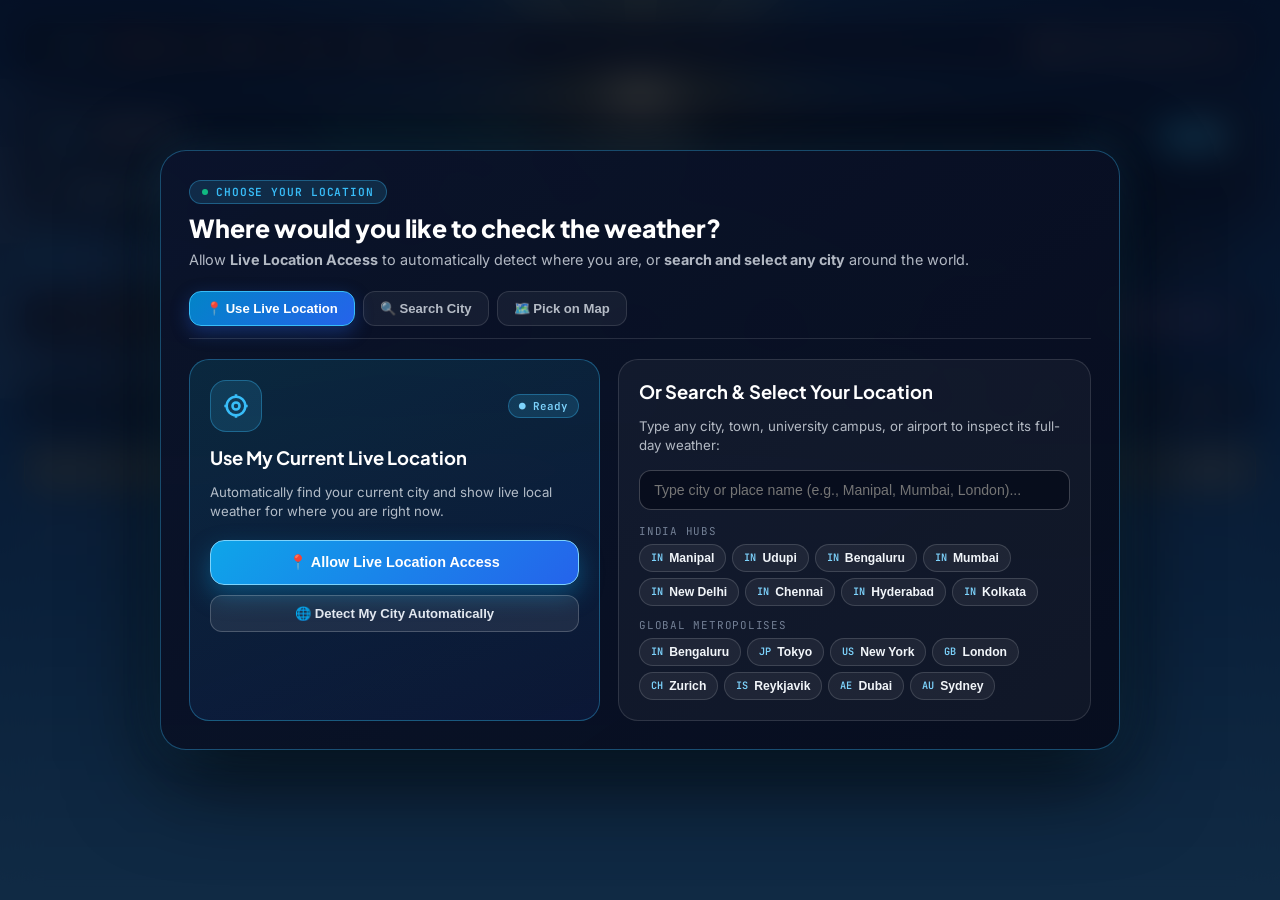
==== index.html @ 742c1333 "Add standalone index.html and 24/7 public live links in README" ====
<!DOCTYPE html>
<html lang="en">
  <head>
    <meta charset="utf-8" />
    <link rel="icon" href="./public/favicon.ico" />
    <meta name="viewport" content="width=device-width, initial-scale=1" />
    <meta name="theme-color" content="#070b19" />
    <title>AETHER — Live Weather & Daily Forecast</title>
    <link rel="preconnect" href="https://fonts.googleapis.com" />
    <link rel="preconnect" href="https://fonts.gstatic.com" crossorigin />
    <link
      href="https://fonts.googleapis.com/css2?family=Inter:wght@300;400;500;600;700&family=JetBrains+Mono:wght@400;500;600&family=Plus+Jakarta+Sans:wght@500;600;700;800&display=swap"
      rel="stylesheet"
    />
    <link rel="stylesheet" href="./public/vendor/leaflet.css" />
    <script src="./public/vendor/leaflet.js"></script>
    <link rel="stylesheet" href="./src/index.css" />
    <link rel="stylesheet" href="./src/App.css" />
    <script src="./public/vendor/react.production.min.js"></script>
    <script src="./public/vendor/react-dom.production.min.js"></script>
    <script src="./public/vendor/babel.min.js"></script>
  </head>
  <body>
    <div id="root"></div>
    <script>
      (async function bootAether() {
        const files = [
          "/src/services/dsaEngine.js",
          "/src/microservices/gatewayClient.js",
          "/src/services/weatherService.js",
          "/src/services/soundEngine.js",
          "/src/components/weather/WeatherIcons.jsx",
          "/src/components/weather/WeatherCanvas.jsx",
          "/src/components/search/index.jsx",
          "/src/components/weather/HourlyForecast.jsx",
          "/src/components/weather/DailyForecast.jsx",
          "/src/components/weather/MetricsGrid.jsx",
          "/src/components/weather/WeatherMap.jsx",
          "/src/components/weather/AtmosphericPhysicsLab.jsx",
          "/src/components/weather/SmartAdvisor.jsx",
          "/src/components/weather/WholeDayExplorer.jsx",
          "/src/components/weather/LocationGateModal.jsx",
          "/src/components/weather/index.jsx",
          "/src/App.js"
        ];

        window.React.default = window.React;
        window.React.__esModule = true;
        const registry = {
          react: window.React,
          "react-dom/client": window.ReactDOM
        };

        const resolvePath = (fromFile, rel) => {
          if (rel === "react") return "react";
          if (rel.endsWith(".css")) return "css-noop";
          const baseParts = fromFile.split("/").slice(0, -1);
          const relParts = rel.split("/");
          for (const p of relParts) {
            if (p === "." || p === "") continue;
            if (p === "..") baseParts.pop();
            else baseParts.push(p);
          }
          const candidate = baseParts.join("/");
          const candidates = [
            candidate,
            candidate + ".js",
            candidate + ".jsx",
            candidate + "/index.jsx",
            candidate + "/index.js"
          ];
          for (const c of candidates) {
            if (sources[c] !== undefined) return c;
          }
          return candidate;
        };

        const sources = {};
        await Promise.all(
          files.map(async (f) => {
            const res = await fetch("." + f);
            sources[f] = await res.text();
          })
        );

        const evaluateModule = (filePath) => {
          if (filePath === "css-noop") return {};
          if (registry[filePath]) return registry[filePath];
          const code = sources[filePath];
          if (!code) throw new Error("Module not found: " + filePath);

          const compiled = Babel.transform(code, {
            presets: [["env", { modules: "commonjs" }], "react"],
            sourceType: "module",
            filename: filePath
          }).code;

          const module = { exports: {} };
          registry[filePath] = module.exports;

          const localRequire = (rel) => {
            const target = resolvePath(filePath, rel);
            return evaluateModule(target);
          };

          const fn = new Function("require", "module", "exports", "React", compiled);
          fn(localRequire, module, module.exports, window.React);
          registry[filePath] = module.exports;
          return module.exports;
        };

        try {
          const AppMod = evaluateModule("/src/App.js");
          const App = AppMod.default || AppMod;
          const root = window.ReactDOM.createRoot(document.getElementById("root"));
          root.render(window.React.createElement(App));
        } catch (err) {
          console.error("Boot error:", err);
          document.getElementById("root").innerHTML =
            "<pre style='color:#f87171;padding:24px;background:#0f172a;'>" +
            (err && err.stack ? err.stack : err) +
            "</pre>";
        }
      })();
    </script>
  </body>
</html>
---- public/vendor/leaflet.css ----
/* required styles */

.leaflet-pane,
.leaflet-tile,
.leaflet-marker-icon,
.leaflet-marker-shadow,
.leaflet-tile-container,
.leaflet-pane > svg,
.leaflet-pane > canvas,
.leaflet-zoom-box,
.leaflet-image-layer,
.leaflet-layer {
	position: absolute;
	left: 0;
	top: 0;
	}
.leaflet-container {
	overflow: hidden;
	}
.leaflet-tile,
.leaflet-marker-icon,
.leaflet-marker-shadow {
	-webkit-user-select: none;
	   -moz-user-select: none;
	        user-select: none;
	  -webkit-user-drag: none;
	}
/* Prevents IE11 from highlighting tiles in blue */
.leaflet-tile::selection {
	background: transparent;
}
/* Safari renders non-retina tile on retina better with this, but Chrome is worse */
.leaflet-safari .leaflet-tile {
	image-rendering: -webkit-optimize-contrast;
	}
/* hack that prevents hw layers "stretching" when loading new tiles */
.leaflet-safari .leaflet-tile-container {
	width: 1600px;
	height: 1600px;
	-webkit-transform-origin: 0 0;
	}
.leaflet-marker-icon,
.leaflet-marker-shadow {
	display: block;
	}
/* .leaflet-container svg: reset svg max-width decleration shipped in Joomla! (joomla.org) 3.x */
/* .leaflet-container img: map is broken in FF if you have max-width: 100% on tiles */
.leaflet-container .leaflet-overlay-pane svg {
	max-width: none !important;
	max-height: none !important;
	}
.leaflet-container .leaflet-marker-pane img,
.leaflet-container .leaflet-shadow-pane img,
.leaflet-container .leaflet-tile-pane img,
.leaflet-container img.leaflet-image-layer,
.leaflet-container .leaflet-tile {
	max-width: none !important;
	max-height: none !important;
	width: auto;
	padding: 0;
	}

.leaflet-container img.leaflet-tile {
	/* See: https://bugs.chromium.org/p/chromium/issues/detail?id=600120 */
	mix-blend-mode: plus-lighter;
}

.leaflet-container.leaflet-touch-zoom {
	-ms-touch-action: pan-x pan-y;
	touch-action: pan-x pan-y;
	}
.leaflet-container.leaflet-touch-drag {
	-ms-touch-action: pinch-zoom;
	/* Fallback for FF which doesn't support pinch-zoom */
	touch-action: none;
	touch-action: pinch-zoom;
}
.leaflet-container.leaflet-touch-drag.leaflet-touch-zoom {
	-ms-touch-action: none;
	touch-action: none;
}
.leaflet-container {
	-webkit-tap-highlight-color: transparent;
}
.leaflet-container a {
	-webkit-tap-highlight-color: rgba(51, 181, 229, 0.4);
}
.leaflet-tile {
	filter: inherit;
	visibility: hidden;
	}
.leaflet-tile-loaded {
	visibility: inherit;
	}
.leaflet-zoom-box {
	width: 0;
	height: 0;
	-moz-box-sizing: border-box;
	     box-sizing: border-box;
	z-index: 800;
	}
/* workaround for https://bugzilla.mozilla.org/show_bug.cgi?id=888319 */
.leaflet-overlay-pane svg {
	-moz-user-select: none;
	}

.leaflet-pane         { z-index: 400; }

.leaflet-tile-pane    { z-index: 200; }
.leaflet-overlay-pane { z-index: 400; }
.leaflet-shadow-pane  { z-index: 500; }
.leaflet-marker-pane  { z-index: 600; }
.leaflet-tooltip-pane   { z-index: 650; }
.leaflet-popup-pane   { z-index: 700; }

.leaflet-map-pane canvas { z-index: 100; }
.leaflet-map-pane svg    { z-index: 200; }

.leaflet-vml-shape {
	width: 1px;
	height: 1px;
	}
.lvml {
	behavior: url(#default#VML);
	display: inline-block;
	position: absolute;
	}


/* control positioning */

.leaflet-control {
	position: relative;
	z-index: 800;
	pointer-events: visiblePainted; /* IE 9-10 doesn't have auto */
	pointer-events: auto;
	}
.leaflet-top,
.leaflet-bottom {
	position: absolute;
	z-index: 1000;
	pointer-events: none;
	}
.leaflet-top {
	top: 0;
	}
.leaflet-right {
	right: 0;
	}
.leaflet-bottom {
	bottom: 0;
	}
.leaflet-left {
	left: 0;
	}
.leaflet-control {
	float: left;
	clear: both;
	}
.leaflet-right .leaflet-control {
	float: right;
	}
.leaflet-top .leaflet-control {
	margin-top: 10px;
	}
.leaflet-bottom .leaflet-control {
	margin-bottom: 10px;
	}
.leaflet-left .leaflet-control {
	margin-left: 10px;
	}
.leaflet-right .leaflet-control {
	margin-right: 10px;
	}


/* zoom and fade animations */

.leaflet-fade-anim .leaflet-popup {
	opacity: 0;
	-webkit-transition: opacity 0.2s linear;
	   -moz-transition: opacity 0.2s linear;
	        transition: opacity 0.2s linear;
	}
.leaflet-fade-anim .leaflet-map-pane .leaflet-popup {
	opacity: 1;
	}
.leaflet-zoom-animated {
	-webkit-transform-origin: 0 0;
	    -ms-transform-origin: 0 0;
	        transform-origin: 0 0;
	}
svg.leaflet-zoom-animated {
	will-change: transform;
}

.leaflet-zoom-anim .leaflet-zoom-animated {
	-webkit-transition: -webkit-transform 0.25s cubic-bezier(0,0,0.25,1);
	   -moz-transition:    -moz-transform 0.25s cubic-bezier(0,0,0.25,1);
	        transition:         transform 0.25s cubic-bezier(0,0,0.25,1);
	}
.leaflet-zoom-anim .leaflet-tile,
.leaflet-pan-anim .leaflet-tile {
	-webkit-transition: none;
	   -moz-transition: none;
	        transition: none;
	}

.leaflet-zoom-anim .leaflet-zoom-hide {
	visibility: hidden;
	}


/* cursors */

.leaflet-interactive {
	cursor: pointer;
	}
.leaflet-grab {
	cursor: -webkit-grab;
	cursor:    -moz-grab;
	cursor:         grab;
	}
.leaflet-crosshair,
.leaflet-crosshair .leaflet-interactive {
	cursor: crosshair;
	}
.leaflet-popup-pane,
.leaflet-control {
	cursor: auto;
	}
.leaflet-dragging .leaflet-grab,
.leaflet-dragging .leaflet-grab .leaflet-interactive,
.leaflet-dragging .leaflet-marker-draggable {
	cursor: move;
	cursor: -webkit-grabbing;
	cursor:    -moz-grabbing;
	cursor:         grabbing;
	}

/* marker & overlays interactivity */
.leaflet-marker-icon,
.leaflet-marker-shadow,
.leaflet-image-layer,
.leaflet-pane > svg path,
.leaflet-tile-container {
	pointer-events: none;
	}

.leaflet-marker-icon.leaflet-interactive,
.leaflet-image-layer.leaflet-interactive,
.leaflet-pane > svg path.leaflet-interactive,
svg.leaflet-image-layer.leaflet-interactive path {
	pointer-events: visiblePainted; /* IE 9-10 doesn't have auto */
	pointer-events: auto;
	}

/* visual tweaks */

.leaflet-container {
	background: #ddd;
	outline-offset: 1px;
	}
.leaflet-container a {
	color: #0078A8;
	}
.leaflet-zoom-box {
	border: 2px dotted #38f;
	background: rgba(255,255,255,0.5);
	}


/* general typography */
.leaflet-container {
	font-family: "Helvetica Neue", Arial, Helvetica, sans-serif;
	font-size: 12px;
	font-size: 0.75rem;
	line-height: 1.5;
	}


/* general toolbar styles */

.leaflet-bar {
	box-shadow: 0 1px 5px rgba(0,0,0,0.65);
	border-radius: 4px;
	}
.leaflet-bar a {
	background-color: #fff;
	border-bottom: 1px solid #ccc;
	width: 26px;
	height: 26px;
	line-height: 26px;
	display: block;
	text-align: center;
	text-decoration: none;
	color: black;
	}
.leaflet-bar a,
.leaflet-control-layers-toggle {
	background-position: 50% 50%;
	background-repeat: no-repeat;
	display: block;
	}
.leaflet-bar a:hover,
.leaflet-bar a:focus {
	background-color: #f4f4f4;
	}
.leaflet-bar a:first-child {
	border-top-left-radius: 4px;
	border-top-right-radius: 4px;
	}
.leaflet-bar a:last-child {
	border-bottom-left-radius: 4px;
	border-bottom-right-radius: 4px;
	border-bottom: none;
	}
.leaflet-bar a.leaflet-disabled {
	cursor: default;
	background-color: #f4f4f4;
	color: #bbb;
	}

.leaflet-touch .leaflet-bar a {
	width: 30px;
	height: 30px;
	line-height: 30px;
	}
.leaflet-touch .leaflet-bar a:first-child {
	border-top-left-radius: 2px;
	border-top-right-radius: 2px;
	}
.leaflet-touch .leaflet-bar a:last-child {
	border-bottom-left-radius: 2px;
	border-bottom-right-radius: 2px;
	}

/* zoom control */

.leaflet-control-zoom-in,
.leaflet-control-zoom-out {
	font: bold 18px 'Lucida Console', Monaco, monospace;
	text-indent: 1px;
	}

.leaflet-touch .leaflet-control-zoom-in, .leaflet-touch .leaflet-control-zoom-out  {
	font-size: 22px;
	}


/* layers control */

.leaflet-control-layers {
	box-shadow: 0 1px 5px rgba(0,0,0,0.4);
	background: #fff;
	border-radius: 5px;
	}
.leaflet-control-layers-toggle {
	background-image: url(images/layers.png);
	width: 36px;
	height: 36px;
	}
.leaflet-retina .leaflet-control-layers-toggle {
	background-image: url(images/layers-2x.png);
	background-size: 26px 26px;
	}
.leaflet-touch .leaflet-control-layers-toggle {
	width: 44px;
	height: 44px;
	}
.leaflet-control-layers .leaflet-control-layers-list,
.leaflet-control-layers-expanded .leaflet-control-layers-toggle {
	display: none;
	}
.leaflet-control-layers-expanded .leaflet-control-layers-list {
	display: block;
	position: relative;
	}
.leaflet-control-layers-expanded {
	padding: 6px 10px 6px 6px;
	color: #333;
	background: #fff;
	}
.leaflet-control-layers-scrollbar {
	overflow-y: scroll;
	overflow-x: hidden;
	padding-right: 5px;
	}
.leaflet-control-layers-selector {
	margin-top: 2px;
	position: relative;
	top: 1px;
	}
.leaflet-control-layers label {
	display: block;
	font-size: 13px;
	font-size: 1.08333em;
	}
.leaflet-control-layers-separator {
	height: 0;
	border-top: 1px solid #ddd;
	margin: 5px -10px 5px -6px;
	}

/* Default icon URLs */
.leaflet-default-icon-path { /* used only in path-guessing heuristic, see L.Icon.Default */
	background-image: url(images/marker-icon.png);
	}


/* attribution and scale controls */

.leaflet-container .leaflet-control-attribution {
	background: #fff;
	background: rgba(255, 255, 255, 0.8);
	margin: 0;
	}
.leaflet-control-attribution,
.leaflet-control-scale-line {
	padding: 0 5px;
	color: #333;
	line-height: 1.4;
	}
.leaflet-control-attribution a {
	text-decoration: none;
	}
.leaflet-control-attribution a:hover,
.leaflet-control-attribution a:focus {
	text-decoration: underline;
	}
.leaflet-attribution-flag {
	display: inline !important;
	vertical-align: baseline !important;
	width: 1em;
	height: 0.6669em;
	}
.leaflet-left .leaflet-control-scale {
	margin-left: 5px;
	}
.leaflet-bottom .leaflet-control-scale {
	margin-bottom: 5px;
	}
.leaflet-control-scale-line {
	border: 2px solid #777;
	border-top: none;
	line-height: 1.1;
	padding: 2px 5px 1px;
	white-space: nowrap;
	-moz-box-sizing: border-box;
	     box-sizing: border-box;
	background: rgba(255, 255, 255, 0.8);
	text-shadow: 1px 1px #fff;
	}
.leaflet-control-scale-line:not(:first-child) {
	border-top: 2px solid #777;
	border-bottom: none;
	margin-top: -2px;
	}
.leaflet-control-scale-line:not(:first-child):not(:last-child) {
	border-bottom: 2px solid #777;
	}

.leaflet-touch .leaflet-control-attribution,
.leaflet-touch .leaflet-control-layers,
.leaflet-touch .leaflet-bar {
	box-shadow: none;
	}
.leaflet-touch .leaflet-control-layers,
.leaflet-touch .leaflet-bar {
	border: 2px solid rgba(0,0,0,0.2);
	background-clip: padding-box;
	}


/* popup */

.leaflet-popup {
	position: absolute;
	text-align: center;
	margin-bottom: 20px;
	}
.leaflet-popup-content-wrapper {
	padding: 1px;
	text-align: left;
	border-radius: 12px;
	}
.leaflet-popup-content {
	margin: 13px 24px 13px 20px;
	line-height: 1.3;
	font-size: 13px;
	font-size: 1.08333em;
	min-height: 1px;
	}
.leaflet-popup-content p {
	margin: 17px 0;
	margin: 1.3em 0;
	}
.leaflet-popup-tip-container {
	width: 40px;
	height: 20px;
	position: absolute;
	left: 50%;
	margin-top: -1px;
	margin-left: -20px;
	overflow: hidden;
	pointer-events: none;
	}
.leaflet-popup-tip {
	width: 17px;
	height: 17px;
	padding: 1px;

	margin: -10px auto 0;
	pointer-events: auto;

	-webkit-transform: rotate(45deg);
	   -moz-transform: rotate(45deg);
	    -ms-transform: rotate(45deg);
	        transform: rotate(45deg);
	}
.leaflet-popup-content-wrapper,
.leaflet-popup-tip {
	background: white;
	color: #333;
	box-shadow: 0 3px 14px rgba(0,0,0,0.4);
	}
.leaflet-container a.leaflet-popup-close-button {
	position: absolute;
	top: 0;
	right: 0;
	border: none;
	text-align: center;
	width: 24px;
	height: 24px;
	font: 16px/24px Tahoma, Verdana, sans-serif;
	color: #757575;
	text-decoration: none;
	background: transparent;
	}
.leaflet-container a.leaflet-popup-close-button:hover,
.leaflet-container a.leaflet-popup-close-button:focus {
	color: #585858;
	}
.leaflet-popup-scrolled {
	overflow: auto;
	}

.leaflet-oldie .leaflet-popup-content-wrapper {
	-ms-zoom: 1;
	}
.leaflet-oldie .leaflet-popup-tip {
	width: 24px;
	margin: 0 auto;

	-ms-filter: "progid:DXImageTransform.Microsoft.Matrix(M11=0.70710678, M12=0.70710678, M21=-0.70710678, M22=0.70710678)";
	filter: progid:DXImageTransform.Microsoft.Matrix(M11=0.70710678, M12=0.70710678, M21=-0.70710678, M22=0.70710678);
	}

.leaflet-oldie .leaflet-control-zoom,
.leaflet-oldie .leaflet-control-layers,
.leaflet-oldie .leaflet-popup-content-wrapper,
.leaflet-oldie .leaflet-popup-tip {
	border: 1px solid #999;
	}


/* div icon */

.leaflet-div-icon {
	background: #fff;
	border: 1px solid #666;
	}


/* Tooltip */
/* Base styles for the element that has a tooltip */
.leaflet-tooltip {
	position: absolute;
	padding: 6px;
	background-color: #fff;
	border: 1px solid #fff;
	border-radius: 3px;
	color: #222;
	white-space: nowrap;
	-webkit-user-select: none;
	-moz-user-select: none;
	-ms-user-select: none;
	user-select: none;
	pointer-events: none;
	box-shadow: 0 1px 3px rgba(0,0,0,0.4);
	}
.leaflet-tooltip.leaflet-interactive {
	cursor: pointer;
	pointer-events: auto;
	}
.leaflet-tooltip-top:before,
.leaflet-tooltip-bottom:before,
.leaflet-tooltip-left:before,
.leaflet-tooltip-right:before {
	position: absolute;
	pointer-events: none;
	border: 6px solid transparent;
	background: transparent;
	content: "";
	}

/* Directions */

.leaflet-tooltip-bottom {
	margin-top: 6px;
}
.leaflet-tooltip-top {
	margin-top: -6px;
}
.leaflet-tooltip-bottom:before,
.leaflet-tooltip-top:before {
	left: 50%;
	margin-left: -6px;
	}
.leaflet-tooltip-top:before {
	bottom: 0;
	margin-bottom: -12px;
	border-top-color: #fff;
	}
.leaflet-tooltip-bottom:before {
	top: 0;
	margin-top: -12px;
	margin-left: -6px;
	border-bottom-color: #fff;
	}
.leaflet-tooltip-left {
	margin-left: -6px;
}
.leaflet-tooltip-right {
	margin-left: 6px;
}
.leaflet-tooltip-left:before,
.leaflet-tooltip-right:before {
	top: 50%;
	margin-top: -6px;
	}
.leaflet-tooltip-left:before {
	right: 0;
	margin-right: -12px;
	border-left-color: #fff;
	}
.leaflet-tooltip-right:before {
	left: 0;
	margin-left: -12px;
	border-right-color: #fff;
	}

/* Printing */

@media print {
	/* Prevent printers from removing background-images of controls. */
	.leaflet-control {
		-webkit-print-color-adjust: exact;
		print-color-adjust: exact;
		}
	}
---- src/index.css ----
body {
  margin: 0;
  font-family: -apple-system, BlinkMacSystemFont, 'Segoe UI', 'Roboto', 'Oxygen',
    'Ubuntu', 'Cantarell', 'Fira Sans', 'Droid Sans', 'Helvetica Neue',
    sans-serif;
  -webkit-font-smoothing: antialiased;
  -moz-osx-font-smoothing: grayscale;
}

code {
  font-family: source-code-pro, Menlo, Monaco, Consolas, 'Courier New',
    monospace;
}
---- src/App.css ----
/* ============================================================================
   AETHER — GLOBAL ATMOSPHERIC & METEOROLOGICAL INTELLIGENCE PLATFORM
   Design System: Dynamic Sky Themes • Frosted Glassmorphism • Precision Telemetry
   ============================================================================ */

:root {
  --font-display: "Plus Jakarta Sans", -apple-system, BlinkMacSystemFont, sans-serif;
  --font-sans: "Inter", -apple-system, BlinkMacSystemFont, sans-serif;
  --font-mono: "JetBrains Mono", monospace;

  --glass-bg: rgba(15, 23, 42, 0.52);
  --glass-bg-hover: rgba(15, 23, 42, 0.68);
  --glass-border: rgba(255, 255, 255, 0.14);
  --glass-border-strong: rgba(255, 255, 255, 0.26);
  --glass-shadow: 0 20px 50px rgba(2, 6, 23, 0.42), inset 0 1px 0 rgba(255, 255, 255, 0.14);

  --text-primary: #f8fafc;
  --text-secondary: rgba(226, 232, 240, 0.78);
  --text-muted: rgba(148, 163, 184, 0.75);

  --accent-sky: #38bdf8;
  --accent-indigo: #818cf8;
  --accent-amber: #fbbf24;
  --accent-emerald: #10b981;
  --accent-rose: #f43f5e;
}

* {
  box-sizing: border-box;
}

body {
  margin: 0;
  padding: 0;
  font-family: var(--font-sans);
  color: var(--text-primary);
  background: #060b19;
  -webkit-font-smoothing: antialiased;
  overflow-x: hidden;
}

.App {
  width: 100%;
  min-height: 100vh;
  margin: 0;
  padding: 0;
  background: transparent;
  text-align: left;
}

/* ============================================================================
   DYNAMIC SKY THEME BACKGROUNDS
   ============================================================================ */
.aether-shell {
  position: relative;
  min-height: 100vh;
  width: 100%;
  padding: 22px 24px 48px;
  transition: background 1.1s cubic-bezier(0.22, 1, 0.36, 1);
  overflow-x: hidden;
}

.aether-shell.theme-clear-day {
  background: radial-gradient(circle at 80% 12%, rgba(56, 189, 248, 0.35) 0%, transparent 45%),
    linear-gradient(160deg, #0a2342 0%, #134074 48%, #1d5d9b 100%);
}

.aether-shell.theme-golden-hour {
  background: radial-gradient(circle at 82% 24%, rgba(251, 146, 60, 0.42) 0%, transparent 50%),
    linear-gradient(165deg, #161032 0%, #3b1d4a 45%, #8a3a4b 82%, #c2644f 100%);
}

.aether-shell.theme-clear-night {
  background: radial-gradient(circle at 75% 15%, rgba(99, 102, 241, 0.18) 0%, transparent 45%),
    linear-gradient(165deg, #030612 0%, #091026 52%, #111c3d 100%);
}

.aether-shell.theme-cloudy,
.aether-shell.theme-fog {
  background: radial-gradient(circle at 60% 10%, rgba(148, 163, 184, 0.2) 0%, transparent 50%),
    linear-gradient(165deg, #111a24 0%, #1e2d3d 52%, #32465a 100%);
}

.aether-shell.theme-rain {
  background: radial-gradient(circle at 30% 10%, rgba(14, 165, 233, 0.18) 0%, transparent 50%),
    linear-gradient(165deg, #07111c 0%, #0f2132 52%, #18344a 100%);
}

.aether-shell.theme-storm {
  background: radial-gradient(circle at 50% 12%, rgba(139, 92, 246, 0.22) 0%, transparent 50%),
    linear-gradient(165deg, #060611 0%, #141126 50%, #231e3d 100%);
}

.aether-shell.theme-snow {
  background: radial-gradient(circle at 70% 15%, rgba(186, 230, 253, 0.25) 0%, transparent 50%),
    linear-gradient(165deg, #0f1b33 0%, #1e3354 52%, #35527a 100%);
}

.aether-sky-canvas {
  position: fixed;
  inset: 0;
  width: 100vw;
  height: 100vh;
  pointer-events: none;
  z-index: 0;
}

.aether-container {
  position: relative;
  z-index: 2;
  max-width: 1380px;
  margin: 0 auto;
  display: flex;
  flex-direction: column;
  gap: 18px;
}

/* ============================================================================
   FROSTED GLASS CARD SYSTEM
   ============================================================================ */
.aether-card {
  background: var(--glass-bg);
  backdrop-filter: blur(22px) saturate(165%);
  -webkit-backdrop-filter: blur(22px) saturate(165%);
  border: 1px solid var(--glass-border);
  border-radius: 24px;
  padding: 22px 24px;
  box-shadow: var(--glass-shadow);
  transition: transform 0.24s ease, border-color 0.24s ease;
}

.aether-card:hover {
  border-color: rgba(255, 255, 255, 0.22);
}

.aether-card-header {
  display: flex;
  align-items: center;
  justify-content: space-between;
  gap: 16px;
  margin-bottom: 16px;
  flex-wrap: wrap;
}

.aether-card-header h3 {
  margin: 4px 0 0;
  font-family: var(--font-display);
  font-size: 1.15rem;
  font-weight: 700;
  letter-spacing: -0.01em;
  color: var(--text-primary);
}

.aether-section-tag {
  display: inline-flex;
  align-items: center;
  gap: 7px;
  font-family: var(--font-mono);
  font-size: 0.68rem;
  font-weight: 600;
  letter-spacing: 0.1em;
  color: var(--accent-sky);
  text-transform: uppercase;
}

.tag-dot {
  width: 6px;
  height: 6px;
  border-radius: 50%;
  background: var(--accent-sky);
  box-shadow: 0 0 8px var(--accent-sky);
}

.tag-dot.live-pulse {
  background: #10b981;
  box-shadow: 0 0 10px #10b981;
  animation: aetherPulse 1.8s infinite;
}

@keyframes aetherPulse {
  0%, 100% {
    opacity: 1;
    transform: scale(1);
  }
  50% {
    opacity: 0.45;
    transform: scale(1.25);
  }
}

/* ============================================================================
   TOP COMMAND HEADER & GLOBAL AUTOCOMPLETE SEARCH
   ============================================================================ */
.aether-topbar {
  display: flex;
  align-items: center;
  justify-content: space-between;
  gap: 16px;
  flex-wrap: wrap;
  background: rgba(15, 23, 42, 0.58);
  backdrop-filter: blur(24px);
  border: 1px solid var(--glass-border);
  border-radius: 22px;
  padding: 12px 18px;
  box-shadow: var(--glass-shadow);
}

.aether-brand {
  display: flex;
  align-items: center;
  gap: 12px;
}

.brand-emblem {
  width: 42px;
  height: 42px;
  border-radius: 13px;
  background: rgba(56, 189, 248, 0.12);
  border: 1px solid rgba(56, 189, 248, 0.3);
  display: flex;
  align-items: center;
  justify-content: center;
}

.brand-titles h1 {
  margin: 0;
  font-family: var(--font-display);
  font-size: 1.2rem;
  font-weight: 800;
  letter-spacing: 0.08em;
  background: linear-gradient(90deg, #ffffff, #7dd3fc);
  -webkit-background-clip: text;
  -webkit-text-fill-color: transparent;
}

.brand-titles span {
  display: block;
  font-family: var(--font-mono);
  font-size: 0.62rem;
  letter-spacing: 0.12em;
  color: var(--text-muted);
}

.telemetry-live-pill {
  display: inline-flex;
  align-items: center;
  gap: 6px;
  padding: 4px 10px;
  border-radius: 999px;
  background: rgba(16, 185, 129, 0.14);
  border: 1px solid rgba(16, 185, 129, 0.35);
  color: #34d399;
  font-family: var(--font-mono);
  font-size: 0.66rem;
  font-weight: 600;
}

.live-dot {
  width: 6px;
  height: 6px;
  border-radius: 50%;
  background: #10b981;
  animation: aetherPulse 1.8s infinite;
}

/* Search Bar */
.aether-search-wrapper {
  position: relative;
  flex: 1 1 380px;
  max-width: 540px;
}

.aether-search-bar {
  display: flex;
  align-items: center;
  gap: 8px;
  background: rgba(2, 6, 23, 0.55);
  border: 1px solid rgba(255, 255, 255, 0.16);
  border-radius: 14px;
  padding: 5px 7px 5px 12px;
  margin: 0;
  transition: border-color 0.2s ease, box-shadow 0.2s ease;
}

.aether-search-bar:focus-within {
  border-color: var(--accent-sky);
  box-shadow: 0 0 0 3px rgba(56, 189, 248, 0.2);
}

.aether-search-icon {
  color: var(--text-muted);
  display: flex;
  align-items: center;
}

.aether-search-bar input {
  flex: 1;
  background: transparent;
  border: none;
  color: var(--text-primary);
  font-size: 0.92rem;
  font-family: var(--font-sans);
  padding: 8px 4px;
  outline: none;
  height: auto;
  width: auto;
}

.aether-search-bar input::placeholder {
  color: rgba(148, 163, 184, 0.7);
}

.aether-clear-btn {
  background: transparent;
  border: none;
  color: var(--text-muted);
  font-size: 1.15rem;
  cursor: pointer;
  padding: 2px 6px;
}

.aether-gps-btn {
  display: inline-flex;
  align-items: center;
  gap: 5px;
  background: rgba(56, 189, 248, 0.14);
  border: 1px solid rgba(56, 189, 248, 0.3);
  color: #7dd3fc;
  padding: 7px 11px;
  border-radius: 10px;
  font-size: 0.78rem;
  font-weight: 600;
  cursor: pointer;
  transition: all 0.2s ease;
}

.aether-gps-btn:hover {
  background: rgba(56, 189, 248, 0.25);
}

.aether-search-submit {
  background: linear-gradient(135deg, #0284c7, #38bdf8);
  color: #ffffff;
  border: none;
  border-radius: 10px;
  padding: 8px 15px;
  font-size: 0.84rem;
  font-weight: 600;
  cursor: pointer;
  transition: filter 0.2s ease;
}

.aether-search-submit:hover {
  filter: brightness(1.1);
}

/* Autocomplete Dropdown */
.aether-search-dropdown {
  position: absolute;
  top: calc(100% + 8px);
  left: 0;
  right: 0;
  background: rgba(15, 23, 42, 0.95);
  backdrop-filter: blur(24px);
  border: 1px solid var(--glass-border-strong);
  border-radius: 16px;
  padding: 8px;
  box-shadow: 0 24px 48px rgba(2, 6, 23, 0.65);
  z-index: 100;
  max-height: 340px;
  overflow-y: auto;
}

.aether-dropdown-status {
  padding: 12px 14px;
  font-size: 0.85rem;
  color: var(--text-secondary);
  display: flex;
  align-items: center;
  gap: 8px;
}

.aether-suggestion-item {
  width: 100%;
  display: flex;
  align-items: center;
  justify-content: space-between;
  gap: 12px;
  padding: 10px 12px;
  background: transparent;
  border: none;
  border-radius: 11px;
  color: var(--text-primary);
  text-align: left;
  cursor: pointer;
  transition: background 0.15s ease;
}

.aether-suggestion-item:hover,
.aether-suggestion-item.is-active {
  background: rgba(56, 189, 248, 0.16);
}

.suggestion-main {
  display: flex;
  align-items: center;
  gap: 10px;
}

.suggestion-country-badge {
  font-family: var(--font-mono);
  font-size: 0.7rem;
  font-weight: 700;
  padding: 4px 7px;
  border-radius: 6px;
  background: rgba(255, 255, 255, 0.1);
  color: #7dd3fc;
}

.suggestion-text {
  display: flex;
  flex-direction: column;
}

.suggestion-city {
  font-weight: 600;
  font-size: 0.92rem;
}

.suggestion-region {
  font-size: 0.76rem;
  color: var(--text-muted);
}

.suggestion-meta {
  display: flex;
  flex-direction: column;
  align-items: flex-end;
  font-family: var(--font-mono);
  font-size: 0.7rem;
  color: var(--text-muted);
}

/* Header Controls */
.aether-header-controls {
  display: flex;
  align-items: center;
  gap: 8px;
  flex-wrap: wrap;
}

.aether-ctrl-btn,
.aether-sky-select {
  background: rgba(255, 255, 255, 0.08);
  border: 1px solid rgba(255, 255, 255, 0.14);
  color: var(--text-primary);
  padding: 7px 12px;
  border-radius: 11px;
  font-size: 0.78rem;
  font-weight: 600;
  font-family: var(--font-sans);
  cursor: pointer;
  transition: all 0.2s ease;
}

.aether-ctrl-btn:hover,
.aether-sky-select:hover {
  background: rgba(255, 255, 255, 0.15);
}

.aether-ctrl-btn.is-active {
  background: rgba(56, 189, 248, 0.22);
  border-color: var(--accent-sky);
  color: #7dd3fc;
}

.aether-sky-select option {
  background: #0f172a;
  color: #f8fafc;
}

.aether-unit-pill {
  display: inline-flex;
  background: rgba(2, 6, 23, 0.5);
  border: 1px solid rgba(255, 255, 255, 0.14);
  border-radius: 11px;
  padding: 2px;
}

.aether-unit-pill button {
  background: transparent;
  border: none;
  color: var(--text-secondary);
  padding: 5px 10px;
  border-radius: 8px;
  font-size: 0.78rem;
  font-weight: 700;
  cursor: pointer;
}

.aether-unit-pill button.is-active {
  background: var(--accent-sky);
  color: #020617;
}

/* ============================================================================
   PINNED FAVORITE CITIES RIBBON
   ============================================================================ */
.aether-favorites-ribbon {
  display: flex;
  align-items: center;
  gap: 10px;
  overflow-x: auto;
  padding-bottom: 4px;
  scrollbar-width: thin;
}

.favorite-city-pill {
  display: inline-flex;
  align-items: center;
  gap: 8px;
  padding: 8px 14px;
  border-radius: 999px;
  background: rgba(15, 23, 42, 0.48);
  backdrop-filter: blur(16px);
  border: 1px solid rgba(255, 255, 255, 0.12);
  color: var(--text-secondary);
  font-size: 0.82rem;
  font-weight: 500;
  white-space: nowrap;
  cursor: pointer;
  transition: all 0.2s ease;
}

.favorite-city-pill:hover {
  background: rgba(255, 255, 255, 0.14);
  color: #ffffff;
  transform: translateY(-1px);
}

.favorite-city-pill.is-selected {
  background: rgba(56, 189, 248, 0.2);
  border-color: rgba(56, 189, 248, 0.55);
  color: #ffffff;
  box-shadow: 0 4px 16px rgba(56, 189, 248, 0.2);
}

.fav-country-code {
  font-family: var(--font-mono);
  font-size: 0.68rem;
  opacity: 0.7;
}

.fav-city-temp {
  font-family: var(--font-mono);
  font-weight: 700;
  color: #7dd3fc;
}

/* ============================================================================
   ALERTS & NOTICES
   ============================================================================ */
.aether-alerts-stack {
  display: flex;
  flex-direction: column;
  gap: 10px;
}

.aether-alert-banner {
  display: flex;
  align-items: center;
  justify-content: space-between;
  gap: 12px;
  padding: 12px 18px;
  border-radius: 16px;
  backdrop-filter: blur(18px);
  font-size: 0.88rem;
}

.aether-alert-banner.alert-severe {
  background: rgba(225, 29, 72, 0.24);
  border: 1px solid rgba(244, 63, 94, 0.5);
  color: #ffe4e6;
}

.aether-alert-banner.alert-warning {
  background: rgba(245, 158, 11, 0.2);
  border: 1px solid rgba(251, 191, 36, 0.45);
  color: #fef3c7;
}

.aether-alert-banner.alert-info {
  background: rgba(56, 189, 248, 0.18);
  border: 1px solid rgba(56, 189, 248, 0.4);
  color: #e0f2fe;
}

.alert-badge {
  font-family: var(--font-mono);
  font-size: 0.72rem;
  font-weight: 700;
  padding: 4px 8px;
  border-radius: 6px;
  background: rgba(0, 0, 0, 0.25);
  white-space: nowrap;
}

.alert-dismiss {
  background: rgba(255, 255, 255, 0.15);
  border: none;
  color: #ffffff;
  padding: 5px 10px;
  border-radius: 8px;
  cursor: pointer;
}

/* ============================================================================
   HERO CURRENT TELEMETRY SHOWCASE
   ============================================================================ */
.aether-main-grid {
  display: flex;
  flex-direction: column;
  gap: 20px;
}

.aether-hero-card {
  display: grid;
  grid-template-columns: 1.55fr 1fr;
  gap: 24px;
  align-items: center;
  background: linear-gradient(
    135deg,
    rgba(15, 23, 42, 0.62) 0%,
    rgba(30, 41, 59, 0.42) 100%
  );
}

.hero-station-meta {
  display: flex;
  align-items: center;
  gap: 10px;
  flex-wrap: wrap;
  margin-bottom: 8px;
}

.station-coords-pill {
  font-family: var(--font-mono);
  font-size: 0.74rem;
  color: #7dd3fc;
  background: rgba(56, 189, 248, 0.12);
  border: 1px solid rgba(56, 189, 248, 0.25);
  padding: 4px 10px;
  border-radius: 999px;
}

.pin-station-btn {
  background: rgba(255, 255, 255, 0.08);
  border: 1px solid rgba(255, 255, 255, 0.16);
  color: var(--text-secondary);
  padding: 4px 11px;
  border-radius: 999px;
  font-size: 0.75rem;
  font-weight: 600;
  cursor: pointer;
  transition: all 0.2s ease;
}

.pin-station-btn.is-pinned {
  background: rgba(251, 191, 36, 0.18);
  border-color: rgba(251, 191, 36, 0.45);
  color: #fde68a;
}

.hero-city-title h2 {
  margin: 0;
  font-family: var(--font-display);
  font-size: clamp(1.75rem, 3vw, 2.5rem);
  font-weight: 800;
  letter-spacing: -0.02em;
  color: #ffffff;
}

.hero-city-title h2 span {
  font-weight: 500;
  color: var(--text-secondary);
  font-size: 0.72em;
}

.hero-admin-region {
  margin: 4px 0 0;
  font-size: 0.84rem;
  color: var(--text-muted);
}

.hero-datetime-bar {
  display: flex;
  align-items: center;
  gap: 12px;
  margin-top: 8px;
  font-size: 0.9rem;
  font-style: normal;
  color: var(--text-secondary);
}

.hero-live-clock {
  font-family: var(--font-mono);
  font-size: 0.82rem;
  padding: 3px 9px;
  border-radius: 6px;
  background: rgba(255, 255, 255, 0.1);
  color: #f8fafc;
}

.hero-temp-row {
  display: flex;
  align-items: center;
  gap: 20px;
  margin-top: 16px;
  flex-wrap: wrap;
}

.hero-giant-temp {
  font-family: var(--font-display);
  font-size: clamp(3.6rem, 6vw, 5.4rem);
  font-weight: 800;
  line-height: 1;
  letter-spacing: -0.04em;
  color: #ffffff;
  font-variant-numeric: tabular-nums;
  text-shadow: 0 10px 30px rgba(0, 0, 0, 0.28);
}

.hero-cond-summary {
  display: flex;
  flex-direction: column;
  gap: 4px;
  max-width: 340px;
}

.hero-cond-label {
  margin: 0;
  font-family: var(--font-display);
  font-size: 1.35rem;
  font-weight: 700;
  color: #ffffff;
}

.hero-feels-like {
  margin: 0;
  font-size: 0.9rem;
  color: var(--text-secondary);
}

.hero-cond-detail {
  margin: 2px 0 0;
  font-size: 0.8rem;
  color: var(--text-muted);
}

/* Hero Right KPI Strip */
.hero-kpi-grid {
  display: grid;
  grid-template-columns: repeat(2, 1fr);
  gap: 12px;
  margin: 0;
  padding: 0;
}

.hero-kpi-box {
  display: flex;
  align-items: center;
  gap: 12px;
  padding: 16px;
  border-radius: 18px;
  background: rgba(2, 6, 23, 0.42);
  border: 1px solid rgba(255, 255, 255, 0.1);
  line-height: 1.3;
  text-align: left;
}

.kpi-icon {
  font-size: 1.45rem;
}

.kpi-value {
  margin: 0;
  font-family: var(--font-mono);
  font-size: 1.15rem;
  font-weight: 700;
  color: #ffffff;
}

.kpi-title {
  margin: 3px 0 0;
  font-size: 0.76rem;
  font-weight: 500;
  color: var(--text-muted);
}

/* ============================================================================
   INTERACTIVE HOURLY SPLINE TIMELINE
   ============================================================================ */
.hourly-controls {
  display: flex;
  align-items: center;
  gap: 10px;
  flex-wrap: wrap;
}

.aether-segmented-control {
  display: inline-flex;
  background: rgba(2, 6, 23, 0.5);
  border: 1px solid rgba(255, 255, 255, 0.12);
  border-radius: 12px;
  padding: 3px;
  gap: 2px;
}

.aether-segmented-control button {
  background: transparent;
  border: none;
  color: var(--text-secondary);
  padding: 6px 12px;
  border-radius: 9px;
  font-size: 0.78rem;
  font-weight: 600;
  cursor: pointer;
  transition: all 0.18s ease;
}

.aether-segmented-control button.is-active {
  background: rgba(56, 189, 248, 0.22);
  color: #ffffff;
  box-shadow: 0 2px 8px rgba(0, 0, 0, 0.25);
}

.hourly-scrubber-banner {
  display: flex;
  align-items: center;
  justify-content: space-between;
  gap: 16px;
  flex-wrap: wrap;
  padding: 10px 14px;
  margin-bottom: 12px;
  border-radius: 12px;
  background: rgba(2, 6, 23, 0.45);
  border: 1px solid rgba(255, 255, 255, 0.08);
  font-size: 0.82rem;
}

.scrubber-time {
  display: flex;
  align-items: center;
  gap: 10px;
}

.scrubber-time strong {
  color: var(--accent-sky);
  font-family: var(--font-mono);
}

.scrubber-metrics {
  display: flex;
  align-items: center;
  gap: 16px;
  flex-wrap: wrap;
  color: var(--text-secondary);
}

.hourly-scroll-container {
  overflow-x: auto;
  padding-bottom: 8px;
  scrollbar-width: thin;
}

.hourly-chart-stage {
  display: flex;
  flex-direction: column;
}

.hourly-svg {
  display: block;
  overflow: visible;
}

.hourly-cards-row {
  display: grid;
  grid-auto-flow: column;
  grid-auto-columns: 1fr;
  gap: 4px;
  margin-top: 4px;
}

.hourly-slot-card {
  display: flex;
  flex-direction: column;
  align-items: center;
  gap: 5px;
  padding: 8px 4px;
  border-radius: 12px;
  cursor: pointer;
  transition: background 0.15s ease;
}

.hourly-slot-card:hover,
.hourly-slot-card.is-selected {
  background: rgba(56, 189, 248, 0.14);
}

.slot-time {
  font-size: 0.72rem;
  color: var(--text-muted);
  font-family: var(--font-mono);
}

.slot-temp {
  font-family: var(--font-mono);
  font-size: 0.88rem;
  font-weight: 700;
}

.slot-sub {
  font-size: 0.68rem;
  color: var(--text-muted);
}

.slot-sub.has-rain {
  color: #38bdf8;
  font-weight: 600;
}

.hourly-legend {
  display: flex;
  align-items: center;
  gap: 18px;
  margin-top: 10px;
  font-size: 0.76rem;
  color: var(--text-muted);
}

.legend-line {
  display: inline-block;
  width: 18px;
  height: 3px;
  vertical-align: middle;
  margin-right: 6px;
  border-radius: 2px;
}

.legend-line.solid-blue {
  background: #38bdf8;
}
.legend-line.dashed-amber {
  border-top: 2px dashed #fbbf24;
}
.legend-line.solid-sky {
  background: #0ea5e9;
}
.legend-line.solid-teal {
  background: #2dd4bf;
}
.legend-line.dashed-rose {
  border-top: 2px dashed #f43f5e;
}
.legend-line.solid-amber {
  background: #f59e0b;
}

/* ============================================================================
   SPLIT ROW: 10-DAY FORECAST + INTERACTIVE DOPPLER RADAR MAP
   ============================================================================ */
.aether-split-row {
  display: grid;
  grid-template-columns: 1.05fr 1fr;
  gap: 20px;
  align-items: stretch;
}

.daily-hint {
  font-size: 0.74rem;
  color: var(--text-muted);
}

.daily-list {
  display: flex;
  flex-direction: column;
  gap: 6px;
}

.daily-item-wrapper {
  border-radius: 14px;
  background: rgba(2, 6, 23, 0.32);
  border: 1px solid rgba(255, 255, 255, 0.06);
  transition: border-color 0.2s ease, background 0.2s ease;
}

.daily-item-wrapper.is-expanded {
  background: rgba(2, 6, 23, 0.52);
  border-color: rgba(56, 189, 248, 0.3);
}

.daily-row-btn {
  width: 100%;
  display: grid;
  grid-template-columns: 90px 135px 1fr 22px;
  align-items: center;
  gap: 10px;
  padding: 10px 14px;
  background: transparent;
  border: none;
  color: var(--text-primary);
  text-align: left;
  cursor: pointer;
}

.daily-col-day {
  display: flex;
  flex-direction: column;
}

.day-title {
  font-weight: 700;
  font-size: 0.9rem;
}

.day-date {
  font-size: 0.72rem;
  color: var(--text-muted);
}

.daily-col-cond {
  display: flex;
  align-items: center;
  gap: 8px;
}

.cond-meta {
  display: flex;
  flex-direction: column;
}

.cond-name {
  font-size: 0.8rem;
  color: var(--text-secondary);
}

.cond-precip-badge {
  font-family: var(--font-mono);
  font-size: 0.68rem;
  color: #38bdf8;
  font-weight: 600;
}

.daily-col-range {
  display: flex;
  align-items: center;
  gap: 10px;
}

.range-min,
.range-max {
  font-family: var(--font-mono);
  font-size: 0.84rem;
  width: 34px;
  text-align: center;
}

.range-min {
  color: var(--text-muted);
}

.range-max {
  font-weight: 700;
  color: #ffffff;
}

.range-track {
  position: relative;
  flex: 1;
  height: 7px;
  border-radius: 999px;
  background: rgba(255, 255, 255, 0.1);
  overflow: visible;
}

.range-fill {
  position: absolute;
  top: 0;
  bottom: 0;
  border-radius: 999px;
  background: linear-gradient(90deg, #38bdf8, #fbbf24, #f97316);
}

.range-now-dot {
  position: absolute;
  top: 50%;
  width: 11px;
  height: 11px;
  border-radius: 50%;
  background: #ffffff;
  border: 2px solid #0284c7;
  transform: translate(-50%, -50%);
  box-shadow: 0 0 8px #ffffff;
}

.daily-chevron {
  font-family: var(--font-mono);
  color: var(--text-muted);
  text-align: right;
}

.daily-expanded-panel {
  padding: 4px 14px 14px;
  border-top: 1px solid rgba(255, 255, 255, 0.08);
  font-size: 0.82rem;
}

.daily-expanded-summary {
  margin: 8px 0 10px;
  color: var(--text-secondary);
  line-height: 1.45;
}

.daily-expanded-grid {
  display: grid;
  grid-template-columns: repeat(2, 1fr);
  gap: 8px;
}

.daily-mini-stat {
  background: rgba(255, 255, 255, 0.04);
  padding: 8px 10px;
  border-radius: 10px;
  display: flex;
  flex-direction: column;
  gap: 2px;
}

.mini-label {
  font-family: var(--font-mono);
  font-size: 0.64rem;
  color: var(--text-muted);
}

.mini-val {
  font-weight: 600;
  font-size: 0.8rem;
}

/* ============================================================================
   INTERACTIVE GLOBAL RADAR MAP
   ============================================================================ */
.aether-radar-section {
  display: flex;
  flex-direction: column;
}

.radar-layer-pills {
  display: inline-flex;
  background: rgba(2, 6, 23, 0.5);
  border: 1px solid rgba(255, 255, 255, 0.12);
  border-radius: 11px;
  padding: 3px;
  gap: 3px;
}

.radar-layer-pills button {
  background: transparent;
  border: none;
  color: var(--text-secondary);
  padding: 5px 10px;
  border-radius: 8px;
  font-size: 0.75rem;
  font-weight: 600;
  cursor: pointer;
}

.radar-layer-pills button.is-active {
  background: var(--accent-sky);
  color: #020617;
}

.gmaps-controls-subbar {
  display: flex;
  align-items: center;
  justify-content: space-between;
  flex-wrap: wrap;
  gap: 8px;
  margin-bottom: 10px;
  padding: 7px 10px;
  border-radius: 12px;
  background: rgba(2, 6, 23, 0.45);
  border: 1px solid rgba(255, 255, 255, 0.1);
}

.gmaps-style-pills {
  display: flex;
  align-items: center;
  flex-wrap: wrap;
  gap: 5px;
}

.gmaps-style-btn {
  background: rgba(255, 255, 255, 0.05);
  border: 1px solid rgba(255, 255, 255, 0.12);
  color: var(--text-secondary);
  padding: 5px 10px;
  border-radius: 8px;
  font-size: 0.72rem;
  font-weight: 600;
  cursor: pointer;
  transition: all 0.2s ease;
}

.gmaps-style-btn:hover {
  background: rgba(56, 189, 248, 0.14);
  color: #ffffff;
}

.gmaps-style-btn.is-active {
  background: rgba(56, 189, 248, 0.22);
  border-color: rgba(56, 189, 248, 0.55);
  color: #7dd3fc;
}

.gmaps-mode-actions {
  display: flex;
  align-items: center;
  gap: 8px;
}

.gmaps-mode-btn {
  background: rgba(129, 140, 248, 0.18);
  border: 1px solid rgba(129, 140, 248, 0.45);
  color: #c7d2fe;
  padding: 5px 10px;
  border-radius: 8px;
  font-size: 0.72rem;
  font-weight: 600;
  cursor: pointer;
  transition: all 0.2s ease;
}

.gmaps-mode-btn.is-active {
  background: #38bdf8;
  border-color: #38bdf8;
  color: #020617;
}

.gmaps-open-link {
  font-size: 0.72rem;
  font-weight: 600;
  color: #7dd3fc;
  text-decoration: none;
  padding: 5px 9px;
  border-radius: 8px;
  background: rgba(56, 189, 248, 0.1);
  border: 1px solid rgba(56, 189, 248, 0.3);
  transition: all 0.2s ease;
}

.gmaps-open-link:hover {
  background: rgba(56, 189, 248, 0.22);
  color: #ffffff;
}

.gmaps-iframe-wrapper {
  width: 100%;
  height: 430px;
  min-height: 430px;
}

.aether-gmaps-iframe {
  width: 100%;
  height: 430px;
  min-height: 430px;
  border: 0;
  display: block;
}

.aether-map-viewport {
  position: relative;
  flex: 1;
  height: 430px;
  min-height: 430px;
  border-radius: 18px;
  overflow: hidden;
  border: 1px solid rgba(255, 255, 255, 0.14);
}

.aether-leaflet-canvas {
  width: 100%;
  height: 430px;
  min-height: 430px;
  background: #090d16;
}

.map-floating-coords {
  position: absolute;
  bottom: 10px;
  left: 10px;
  right: 10px;
  z-index: 400;
  display: flex;
  align-items: center;
  justify-content: space-between;
  gap: 8px;
  flex-wrap: wrap;
  padding: 7px 12px;
  border-radius: 10px;
  background: rgba(2, 6, 23, 0.78);
  backdrop-filter: blur(12px);
  border: 1px solid rgba(255, 255, 255, 0.14);
  font-family: var(--font-mono);
  font-size: 0.7rem;
  color: var(--text-secondary);
  pointer-events: none;
}

.aether-map-pin {
  position: relative;
  display: flex;
  align-items: center;
  gap: 8px;
}

.pin-core {
  width: 12px;
  height: 12px;
  border-radius: 50%;
  background: #38bdf8;
  border: 2px solid #ffffff;
  box-shadow: 0 0 12px #38bdf8;
}

.pin-pulse {
  position: absolute;
  left: -6px;
  width: 24px;
  height: 24px;
  border-radius: 50%;
  background: rgba(56, 189, 248, 0.35);
  animation: aetherPulse 1.6s infinite;
}

.pin-badge {
  background: rgba(15, 23, 42, 0.92);
  border: 1px solid rgba(56, 189, 248, 0.5);
  border-radius: 10px;
  padding: 4px 9px;
  color: #ffffff;
  display: flex;
  flex-direction: column;
  font-family: var(--font-sans);
  box-shadow: 0 8px 20px rgba(0, 0, 0, 0.45);
  white-space: nowrap;
}

.pin-badge strong {
  font-size: 0.76rem;
}

.pin-badge span {
  font-size: 0.68rem;
  color: #7dd3fc;
}

.radar-timeline-bar {
  display: flex;
  align-items: center;
  justify-content: space-between;
  gap: 12px;
  flex-wrap: wrap;
  margin-top: 12px;
  padding: 10px 12px;
  border-radius: 14px;
  background: rgba(2, 6, 23, 0.45);
  border: 1px solid rgba(255, 255, 255, 0.08);
}

.radar-play-btn {
  background: rgba(56, 189, 248, 0.2);
  border: 1px solid rgba(56, 189, 248, 0.4);
  color: #7dd3fc;
  padding: 6px 12px;
  border-radius: 9px;
  font-size: 0.78rem;
  font-weight: 700;
  cursor: pointer;
}

.radar-scrubber-wrap {
  flex: 1;
  display: flex;
  align-items: center;
  gap: 10px;
  min-width: 160px;
}

.radar-scrubber-wrap input[type="range"],
.radar-opacity-wrap input[type="range"] {
  accent-color: var(--accent-sky);
  cursor: pointer;
}

.radar-scrubber-wrap input[type="range"] {
  flex: 1;
}

.radar-frame-time {
  font-family: var(--font-mono);
  font-size: 0.75rem;
  color: #ffffff;
  min-width: 65px;
}

.radar-opacity-wrap {
  display: flex;
  align-items: center;
  gap: 6px;
  font-size: 0.72rem;
  color: var(--text-muted);
}

.radar-opacity-wrap input[type="range"] {
  width: 65px;
}

.radar-dbz-scale {
  display: flex;
  align-items: center;
  gap: 6px;
  font-size: 0.68rem;
  color: var(--text-muted);
}

.dbz-gradient {
  width: 58px;
  height: 6px;
  border-radius: 999px;
  background: linear-gradient(90deg, #38bdf8, #10b981, #eab308, #f97316, #ef4444, #a855f7);
}

/* ============================================================================
   8-INSTRUMENT BENTO METRICS GRID
   ============================================================================ */
.aether-metrics-bento {
  display: grid;
  grid-template-columns: repeat(4, 1fr);
  gap: 18px;
}

.bento-card {
  display: flex;
  flex-direction: column;
  justify-content: space-between;
  gap: 12px;
}

.bento-span-2 {
  grid-column: span 2;
}

.bento-card-top {
  display: flex;
  align-items: center;
  justify-content: space-between;
  gap: 8px;
}

.bento-label {
  font-family: var(--font-mono);
  font-size: 0.68rem;
  font-weight: 700;
  letter-spacing: 0.08em;
  color: var(--text-muted);
}

.bento-status-pill {
  font-family: var(--font-mono);
  font-size: 0.72rem;
  font-weight: 700;
  padding: 4px 10px;
  border-radius: 999px;
  border: 1px solid transparent;
}

.bento-sub-badge {
  font-family: var(--font-mono);
  font-size: 0.72rem;
  font-weight: 600;
  color: var(--accent-sky);
}

/* AQI Card */
.aqi-body-layout {
  display: grid;
  grid-template-columns: 165px 1fr;
  gap: 18px;
  align-items: center;
}

.aqi-gauge-box {
  display: flex;
  flex-direction: column;
  align-items: center;
  text-align: center;
}

.aqi-advice-text {
  margin: 4px 0 0;
  font-size: 0.74rem;
  color: var(--text-secondary);
  line-height: 1.35;
}

.aqi-pollutants-grid {
  display: grid;
  grid-template-columns: repeat(3, 1fr);
  gap: 10px;
}

.pollutant-cell {
  background: rgba(2, 6, 23, 0.4);
  border: 1px solid rgba(255, 255, 255, 0.07);
  border-radius: 12px;
  padding: 9px 11px;
}

.pollutant-head {
  display: flex;
  justify-content: space-between;
  font-size: 0.74rem;
}

.pollutant-head span {
  color: var(--text-muted);
  font-size: 0.68rem;
}

.pollutant-val {
  font-family: var(--font-mono);
  font-size: 0.88rem;
  font-weight: 700;
  margin: 4px 0 6px;
}

.pollutant-val small {
  font-size: 0.64rem;
  color: var(--text-muted);
  font-weight: 400;
}

.pollutant-bar {
  height: 4px;
  border-radius: 999px;
  background: rgba(255, 255, 255, 0.1);
  overflow: hidden;
}

.pollutant-fill {
  height: 100%;
  border-radius: 999px;
}

/* Wind Compass Card */
.wind-compass-layout {
  display: flex;
  align-items: center;
  gap: 14px;
}

.wind-stats-col {
  display: flex;
  flex-direction: column;
  gap: 10px;
}

.wind-primary-readout strong {
  display: block;
  font-family: var(--font-display);
  font-size: 1.45rem;
  font-weight: 800;
}

.wind-primary-readout span {
  font-size: 0.78rem;
  color: var(--text-secondary);
}

.wind-gust-box {
  background: rgba(2, 6, 23, 0.4);
  border: 1px solid rgba(255, 255, 255, 0.08);
  padding: 7px 10px;
  border-radius: 10px;
  display: flex;
  flex-direction: column;
}

.wind-gust-box span {
  font-size: 0.68rem;
  color: var(--text-muted);
}

.wind-gust-box strong {
  font-family: var(--font-mono);
  font-size: 0.88rem;
  color: #7dd3fc;
}

/* Solar & Lunar Card */
.lunar-row {
  display: flex;
  align-items: center;
  gap: 12px;
  padding-top: 8px;
  border-top: 1px solid rgba(255, 255, 255, 0.08);
}

.lunar-meta {
  display: flex;
  flex-direction: column;
}

.lunar-meta strong {
  font-size: 0.86rem;
}

.lunar-meta span {
  font-size: 0.72rem;
  color: var(--text-muted);
}

/* Generic Bento Big Metric */
.bento-big-metric {
  display: flex;
  align-items: baseline;
  justify-content: space-between;
  gap: 8px;
}

.bento-big-metric strong {
  font-family: var(--font-display);
  font-size: 2rem;
  font-weight: 800;
  letter-spacing: -0.02em;
}

.bento-big-metric span {
  font-size: 0.78rem;
  color: var(--text-secondary);
}

.uv-spectrum-bar {
  position: relative;
  height: 8px;
  border-radius: 999px;
  background: linear-gradient(90deg, #10b981, #eab308, #f97316, #ef4444, #a855f7);
}

.uv-marker {
  position: absolute;
  top: 50%;
  width: 13px;
  height: 13px;
  border-radius: 50%;
  background: #ffffff;
  border: 2px solid #0f172a;
  transform: translate(-50%, -50%);
  box-shadow: 0 0 8px rgba(0, 0, 0, 0.6);
}

.metric-linear-bar {
  height: 8px;
  border-radius: 999px;
  background: rgba(255, 255, 255, 0.1);
  overflow: hidden;
}

.metric-linear-fill {
  height: 100%;
  border-radius: 999px;
}

.pressure-scale-strip {
  display: flex;
  align-items: center;
  gap: 8px;
  font-family: var(--font-mono);
  font-size: 0.66rem;
  color: var(--text-muted);
}

.pressure-track {
  position: relative;
  flex: 1;
  height: 6px;
  border-radius: 999px;
  background: rgba(255, 255, 255, 0.12);
}

.pressure-dot {
  position: absolute;
  top: 50%;
  width: 12px;
  height: 12px;
  border-radius: 50%;
  background: #38bdf8;
  border: 2px solid #ffffff;
  transform: translate(-50%, -50%);
}

.cloud-layers-mini {
  display: flex;
  flex-direction: column;
  gap: 6px;
}

.cloud-layer-row {
  display: grid;
  grid-template-columns: 78px 1fr 34px;
  align-items: center;
  gap: 8px;
  font-size: 0.73rem;
  color: var(--text-secondary);
}

.cloud-mini-bar {
  height: 5px;
  border-radius: 999px;
  background: rgba(255, 255, 255, 0.1);
  overflow: hidden;
}

.cloud-mini-bar div {
  height: 100%;
  background: #7dd3fc;
  border-radius: 999px;
}

.bento-footnote {
  margin: 0;
  font-size: 0.76rem;
  color: var(--text-muted);
  line-height: 1.4;
}

/* ============================================================================
   SMART ADVISOR, WARDROBE & GLOBAL MULTI-CITY MATRIX
   ============================================================================ */
.aether-advisor-stack {
  display: flex;
  flex-direction: column;
  gap: 20px;
}

.advisor-two-col {
  display: grid;
  grid-template-columns: 1.2fr 1fr;
  gap: 20px;
}

.activity-scores-grid {
  display: grid;
  grid-template-columns: repeat(2, 1fr);
  gap: 12px;
}

.activity-score-item {
  display: flex;
  align-items: center;
  gap: 12px;
  padding: 12px;
  border-radius: 16px;
  background: rgba(2, 6, 23, 0.38);
  border: 1px solid rgba(255, 255, 255, 0.08);
}

.activity-info {
  display: flex;
  flex-direction: column;
  gap: 4px;
}

.activity-title-row {
  display: flex;
  align-items: center;
  gap: 8px;
  flex-wrap: wrap;
}

.activity-title-row strong {
  font-size: 0.86rem;
}

.activity-verdict-pill {
  font-family: var(--font-mono);
  font-size: 0.66rem;
  font-weight: 700;
  padding: 2px 7px;
  border-radius: 999px;
}

.activity-info p {
  margin: 0;
  font-size: 0.75rem;
  color: var(--text-muted);
  line-height: 1.35;
}

.executive-summary-box {
  margin: 0 0 14px;
  padding: 12px 14px;
  border-radius: 14px;
  background: rgba(56, 189, 248, 0.1);
  border: 1px solid rgba(56, 189, 248, 0.24);
  font-size: 0.84rem;
  line-height: 1.5;
  color: var(--text-primary);
}

.gear-checklist {
  display: flex;
  flex-direction: column;
  gap: 8px;
}

.gear-row {
  display: flex;
  align-items: center;
  gap: 10px;
  padding: 9px 12px;
  border-radius: 12px;
  background: rgba(2, 6, 23, 0.36);
  border: 1px solid rgba(255, 255, 255, 0.07);
}

.gear-check-icon {
  width: 22px;
  height: 22px;
  border-radius: 50%;
  background: rgba(16, 185, 129, 0.2);
  color: #34d399;
  display: flex;
  align-items: center;
  justify-content: center;
  font-size: 0.75rem;
  font-weight: 700;
}

.gear-text {
  flex: 1;
  display: flex;
  flex-direction: column;
}

.gear-text strong {
  font-size: 0.84rem;
}

.gear-text span {
  font-size: 0.72rem;
  color: var(--text-muted);
}

.gear-tag {
  font-family: var(--font-mono);
  font-size: 0.66rem;
  font-weight: 700;
  padding: 3px 8px;
  border-radius: 999px;
  background: rgba(255, 255, 255, 0.1);
}

.gear-tag.tag-essential {
  background: rgba(244, 63, 94, 0.2);
  color: #fda4af;
}

/* World Multi-City Comparison Table */
.world-table-wrap {
  overflow-x: auto;
}

.world-comparison-table {
  width: 100%;
  border-collapse: collapse;
  font-size: 0.85rem;
}

.world-comparison-table th {
  text-align: left;
  padding: 10px 12px;
  font-family: var(--font-mono);
  font-size: 0.68rem;
  text-transform: uppercase;
  letter-spacing: 0.06em;
  color: var(--text-muted);
  border-bottom: 1px solid rgba(255, 255, 255, 0.1);
}

.world-comparison-table td {
  padding: 11px 12px;
  border-bottom: 1px solid rgba(255, 255, 255, 0.06);
}

.world-comparison-table tbody tr {
  cursor: pointer;
  transition: background 0.15s ease;
}

.world-comparison-table tbody tr:hover {
  background: rgba(255, 255, 255, 0.07);
}

.world-comparison-table tbody tr.is-active-station {
  background: rgba(56, 189, 248, 0.15);
}

.station-cell {
  display: flex;
  align-items: center;
  gap: 10px;
}

.station-country {
  font-family: var(--font-mono);
  font-size: 0.68rem;
  padding: 3px 6px;
  border-radius: 5px;
  background: rgba(255, 255, 255, 0.1);
  color: #7dd3fc;
}

.station-cell small {
  display: block;
  font-size: 0.72rem;
  color: var(--text-muted);
}

.station-cond-cell {
  display: flex;
  align-items: center;
  gap: 8px;
}

.mono-cell {
  font-family: var(--font-mono);
  font-variant-numeric: tabular-nums;
}

.temp-highlight {
  font-weight: 700;
  color: #7dd3fc;
  font-size: 0.95rem;
}

/* ============================================================================
   LOADING & FOOTER
   ============================================================================ */
.aether-loading-state {
  min-height: 420px;
  display: flex;
  flex-direction: column;
  align-items: center;
  justify-content: center;
  gap: 16px;
  font-size: 1.05rem;
  color: var(--text-secondary);
}

.loading-orbital {
  width: 52px;
  height: 52px;
  border-radius: 50%;
  border: 3px solid rgba(56, 189, 248, 0.2);
  border-top-color: #38bdf8;
  animation: aetherSpin 0.9s linear infinite;
}

@keyframes aetherSpin {
  to {
    transform: rotate(360deg);
  }
}

.aether-footer {
  display: flex;
  align-items: center;
  justify-content: space-between;
  gap: 12px;
  flex-wrap: wrap;
  padding: 16px 8px 0;
  font-size: 0.78rem;
  color: var(--text-muted);
}

.footer-shortcuts {
  display: flex;
  align-items: center;
  gap: 10px;
}

.footer-shortcuts kbd {
  background: rgba(255, 255, 255, 0.12);
  padding: 2px 6px;
  border-radius: 5px;
  font-family: var(--font-mono);
  color: #ffffff;
}

.footer-link-btn {
  background: transparent;
  border: 1px solid rgba(255, 255, 255, 0.16);
  color: var(--text-secondary);
  padding: 4px 9px;
  border-radius: 8px;
  font-family: var(--font-mono);
  font-size: 0.72rem;
  cursor: pointer;
}

/* ============================================================================
   RESPONSIVE BREAKPOINTS
   ============================================================================ */
@media (max-width: 1180px) {
  .aether-hero-card,
  .aether-split-row,
  .advisor-two-col {
    grid-template-columns: 1fr;
  }

  .aether-metrics-bento {
    grid-template-columns: repeat(2, 1fr);
  }
}

@media (max-width: 720px) {
  .aether-shell {
    padding: 12px 12px 36px;
  }

  .aether-metrics-bento {
    grid-template-columns: 1fr;
  }

  .bento-span-2 {
    grid-column: span 1;
  }

  .aqi-body-layout,
  .activity-scores-grid,
  .hero-kpi-grid {
    grid-template-columns: 1fr;
  }

  .aqi-pollutants-grid {
    grid-template-columns: repeat(2, 1fr);
  }

  .daily-row-btn {
    grid-template-columns: 74px 105px 1fr 18px;
    padding: 10px;
  }
}


/* ============================================================================
   PYTHON SCIENTIFIC THERMODYNAMICS, PSYCHROMETRICS & NWP ENSEMBLE LAB
   ============================================================================ */
.physics-export-actions {
  display: flex;
  align-items: center;
  gap: 8px;
}

.physics-lab-grid {
  display: grid;
  grid-template-columns: 1.05fr 1fr;
  gap: 18px;
  align-items: stretch;
}

.psychrometric-cards-grid {
  display: grid;
  grid-template-columns: repeat(3, 1fr);
  gap: 10px;
}

.psychro-cell {
  background: rgba(2, 6, 23, 0.42);
  border: 1px solid rgba(255, 255, 255, 0.08);
  border-radius: 14px;
  padding: 12px 13px;
  display: flex;
  flex-direction: column;
  justify-content: space-between;
  gap: 4px;
}

.psychro-label {
  font-family: var(--font-mono);
  font-size: 0.63rem;
  font-weight: 700;
  letter-spacing: 0.06em;
  color: var(--text-muted);
}

.psychro-val {
  font-family: var(--font-display);
  font-size: 1.35rem;
  font-weight: 800;
  color: #ffffff;
}

.psychro-cell small {
  font-size: 0.69rem;
  color: var(--text-secondary);
  line-height: 1.3;
}

.ensemble-convergence-box {
  background: rgba(2, 6, 23, 0.44);
  border: 1px solid rgba(255, 255, 255, 0.09);
  border-radius: 16px;
  padding: 14px 16px;
  display: flex;
  flex-direction: column;
  justify-content: space-between;
  gap: 10px;
}

.ensemble-box-top {
  display: flex;
  align-items: center;
  justify-content: space-between;
  gap: 10px;
  flex-wrap: wrap;
}

.ensemble-box-top strong {
  display: block;
  font-size: 0.88rem;
}

.ensemble-box-top span {
  font-size: 0.72rem;
  color: var(--text-muted);
}

.ensemble-confidence-badge {
  background: rgba(16, 185, 129, 0.14);
  border: 1px solid rgba(16, 185, 129, 0.35);
  border-radius: 10px;
  padding: 5px 10px;
  text-align: right;
}

.ensemble-confidence-badge span {
  display: block;
  font-size: 0.64rem;
  color: #6ee7b7;
  font-family: var(--font-mono);
}

.ensemble-confidence-badge strong {
  font-family: var(--font-mono);
  font-size: 0.78rem;
  color: #ffffff;
}

.ensemble-legend-row {
  display: flex;
  align-items: center;
  justify-content: space-between;
  gap: 10px;
  flex-wrap: wrap;
  margin-top: 6px;
  font-family: var(--font-mono);
  font-size: 0.72rem;
  color: var(--text-secondary);
}

.ensemble-legend-row span {
  display: inline-flex;
  align-items: center;
  gap: 6px;
}

.ensemble-legend-row i {
  display: inline-block;
  width: 14px;
  height: 3px;
  border-radius: 2px;
}

@media (max-width: 1180px) {
  .physics-lab-grid {
    grid-template-columns: 1fr;
  }
}

@media (max-width: 720px) {
  .psychrometric-cards-grid {
    grid-template-columns: repeat(2, 1fr);
  }
}


/* ============================================================================
   LIVE REACTIVE SKY ENGINE HUD & MORPH RIBBON
   ============================================================================ */
.aether-live-sky-hud {
  display: flex;
  align-items: center;
  justify-content: space-between;
  gap: 14px;
  flex-wrap: wrap;
  padding: 10px 16px;
  border-radius: 18px;
  background: rgba(2, 6, 23, 0.52);
  backdrop-filter: blur(20px);
  border: 1px solid rgba(56, 189, 248, 0.25);
  box-shadow: 0 12px 32px rgba(2, 6, 23, 0.35);
}

.sky-hud-status {
  display: flex;
  align-items: center;
  gap: 8px;
  font-size: 0.78rem;
  color: var(--text-secondary);
}

.sky-hud-status strong {
  font-family: var(--font-mono);
  font-size: 0.7rem;
  letter-spacing: 0.06em;
  color: #7dd3fc;
}

.sky-hud-pills {
  display: flex;
  align-items: center;
  gap: 6px;
  overflow-x: auto;
  scrollbar-width: none;
}

.sky-morph-pill {
  background: rgba(255, 255, 255, 0.07);
  border: 1px solid rgba(255, 255, 255, 0.12);
  color: var(--text-secondary);
  padding: 5px 11px;
  border-radius: 999px;
  font-size: 0.74rem;
  font-weight: 600;
  white-space: nowrap;
  cursor: pointer;
  transition: all 0.2s ease;
}

.sky-morph-pill:hover {
  background: rgba(255, 255, 255, 0.15);
  color: #ffffff;
}

.sky-morph-pill.is-active {
  background: linear-gradient(135deg, rgba(14, 165, 233, 0.35), rgba(56, 189, 248, 0.25));
  border-color: #38bdf8;
  color: #ffffff;
  box-shadow: 0 0 14px rgba(56, 189, 248, 0.3);
}


/* ============================================================================
   MULTI-DATE CALENDAR RIBBON & 4-PHASE WHOLE-DAY INSPECTOR
   ============================================================================ */
.highlight-date-text {
  color: #7dd3fc;
}

.date-mode-badge {
  display: inline-block;
  margin-left: 10px;
  padding: 3px 9px;
  border-radius: 999px;
  font-family: var(--font-mono);
  font-size: 0.65rem;
  font-weight: 700;
  vertical-align: middle;
}

.date-mode-badge.mode-today {
  background: rgba(16, 185, 129, 0.2);
  border: 1px solid rgba(16, 185, 129, 0.45);
  color: #34d399;
}

.date-mode-badge.mode-past {
  background: rgba(245, 158, 11, 0.2);
  border: 1px solid rgba(245, 158, 11, 0.45);
  color: #fcd34d;
}

.date-mode-badge.mode-future {
  background: rgba(56, 189, 248, 0.2);
  border: 1px solid rgba(56, 189, 248, 0.45);
  color: #7dd3fc;
}

.wholeday-calendar-controls {
  display: flex;
  align-items: center;
  gap: 8px;
  flex-wrap: wrap;
}

.aether-date-picker-label {
  display: inline-flex;
  align-items: center;
  gap: 8px;
  background: rgba(2, 6, 23, 0.55);
  border: 1px solid rgba(56, 189, 248, 0.35);
  padding: 5px 12px;
  border-radius: 11px;
  font-size: 0.78rem;
  font-weight: 600;
  color: #7dd3fc;
  cursor: pointer;
}

.aether-date-input {
  background: transparent;
  border: none;
  color: #ffffff;
  font-family: var(--font-mono);
  font-size: 0.78rem;
  outline: none;
  cursor: pointer;
  color-scheme: dark;
}

/* 19-Day Horizontal Scrollable Date Strip */
.wholeday-date-strip {
  display: flex;
  align-items: stretch;
  gap: 8px;
  overflow-x: auto;
  padding: 4px 2px 12px;
  scrollbar-width: thin;
}

.date-strip-card {
  flex: 0 0 92px;
  display: flex;
  flex-direction: column;
  align-items: center;
  justify-content: space-between;
  gap: 4px;
  padding: 10px 8px;
  border-radius: 16px;
  background: rgba(2, 6, 23, 0.38);
  border: 1px solid rgba(255, 255, 255, 0.08);
  color: var(--text-secondary);
  cursor: pointer;
  transition: all 0.2s ease;
}

.date-strip-card:hover {
  background: rgba(255, 255, 255, 0.1);
  transform: translateY(-2px);
  color: #ffffff;
}

.date-strip-card.is-today {
  border-color: rgba(16, 185, 129, 0.45);
}

.date-strip-card.is-selected {
  background: linear-gradient(160deg, rgba(14, 165, 233, 0.32), rgba(56, 189, 248, 0.16));
  border-color: #38bdf8;
  color: #ffffff;
  box-shadow: 0 8px 24px rgba(56, 189, 248, 0.24);
  transform: translateY(-2px);
}

.date-card-top {
  display: flex;
  align-items: center;
  gap: 5px;
}

.date-card-weekday {
  font-size: 0.78rem;
  font-weight: 700;
}

.tiny-today-dot {
  width: 6px;
  height: 6px;
  border-radius: 50%;
  background: #10b981;
  box-shadow: 0 0 6px #10b981;
}

.date-card-md {
  font-family: var(--font-mono);
  font-size: 0.68rem;
  color: var(--text-muted);
}

.date-card-temps {
  display: flex;
  align-items: center;
  gap: 6px;
  font-family: var(--font-mono);
  font-size: 0.78rem;
}

.date-card-temps strong {
  color: #ffffff;
}

.date-card-temps span {
  color: var(--text-muted);
}

.date-card-rain {
  font-family: var(--font-mono);
  font-size: 0.64rem;
  color: #38bdf8;
  font-weight: 600;
}

/* Whole-Day KPI Banner */
.wholeday-kpi-banner {
  display: grid;
  grid-template-columns: repeat(6, 1fr);
  gap: 10px;
  margin: 8px 0 16px;
  padding: 12px 14px;
  border-radius: 16px;
  background: rgba(2, 6, 23, 0.44);
  border: 1px solid rgba(255, 255, 255, 0.08);
}

.wd-kpi-item {
  display: flex;
  flex-direction: column;
  gap: 3px;
}

.wd-kpi-item span {
  font-family: var(--font-mono);
  font-size: 0.62rem;
  color: var(--text-muted);
  letter-spacing: 0.06em;
}

.wd-kpi-item strong {
  font-size: 0.84rem;
  color: #ffffff;
}

/* 4-Phase Whole-Day Matrix (Morning, Afternoon, Evening, Overnight) */
.wholeday-phases-grid {
  display: grid;
  grid-template-columns: repeat(4, 1fr);
  gap: 14px;
}

.day-phase-card {
  background: rgba(2, 6, 23, 0.4);
  border: 1px solid rgba(255, 255, 255, 0.09);
  border-radius: 18px;
  padding: 15px 16px;
  display: flex;
  flex-direction: column;
  justify-content: space-between;
  gap: 10px;
  cursor: pointer;
  transition: all 0.22s ease;
}

.day-phase-card:hover,
.day-phase-card.is-active-phase {
  background: rgba(56, 189, 248, 0.16);
  border-color: rgba(56, 189, 248, 0.5);
  transform: translateY(-2px);
  box-shadow: 0 10px 26px rgba(2, 6, 23, 0.35);
}

.phase-card-head {
  display: flex;
  align-items: center;
  justify-content: space-between;
  gap: 8px;
}

.phase-card-head h4 {
  margin: 0;
  font-family: var(--font-display);
  font-size: 0.98rem;
  font-weight: 700;
  color: #ffffff;
}

.phase-time-range {
  font-family: var(--font-mono);
  font-size: 0.68rem;
  color: var(--text-muted);
}

.phase-temp-main {
  display: flex;
  align-items: center;
  justify-content: space-between;
  gap: 10px;
}

.phase-avg-temp {
  font-family: var(--font-display);
  font-size: 2rem;
  font-weight: 800;
  color: #ffffff;
}

.phase-temp-sub {
  display: flex;
  flex-direction: column;
  align-items: flex-end;
  font-size: 0.72rem;
  color: var(--text-secondary);
}

.phase-cond-label {
  margin: 0;
  font-size: 0.82rem;
  font-weight: 600;
  color: #7dd3fc;
}

.phase-micro-stats {
  display: grid;
  grid-template-columns: repeat(2, 1fr);
  gap: 6px;
  padding-top: 8px;
  border-top: 1px solid rgba(255, 255, 255, 0.08);
  font-family: var(--font-mono);
  font-size: 0.68rem;
  color: var(--text-secondary);
}

.wholeday-loading {
  display: flex;
  align-items: center;
  justify-content: center;
  gap: 14px;
  padding: 28px;
  color: var(--text-secondary);
}

@media (max-width: 1180px) {
  .wholeday-kpi-banner {
    grid-template-columns: repeat(3, 1fr);
  }
  .wholeday-phases-grid {
    grid-template-columns: repeat(2, 1fr);
  }
}

@media (max-width: 720px) {
  .wholeday-kpi-banner {
    grid-template-columns: repeat(2, 1fr);
  }
  .wholeday-phases-grid {
    grid-template-columns: 1fr;
  }
}

/* ============================================================================
   LOCATION ACCESS & SELECTION GATE MODAL (LIVE GPS + CITY + MAP + COORDS)
   ============================================================================ */
.aether-loc-modal-backdrop {
  position: fixed;
  inset: 0;
  z-index: 2500;
  background: rgba(4, 8, 22, 0.76);
  backdrop-filter: blur(18px);
  -webkit-backdrop-filter: blur(18px);
  display: flex;
  align-items: center;
  justify-content: center;
  padding: 20px;
  animation: fadeInModal 0.25s ease;
}

@keyframes fadeInModal {
  from {
    opacity: 0;
    transform: scale(0.97);
  }
  to {
    opacity: 1;
    transform: scale(1);
  }
}

.aether-loc-modal {
  width: 100%;
  max-width: 960px;
  max-height: 90vh;
  overflow-y: auto;
  background: linear-gradient(
    145deg,
    rgba(11, 20, 44, 0.94),
    rgba(7, 13, 30, 0.96)
  );
  border: 1px solid rgba(56, 189, 248, 0.35);
  border-radius: 26px;
  padding: 28px;
  box-shadow: 0 28px 90px rgba(0, 0, 0, 0.72),
    0 0 40px rgba(56, 189, 248, 0.14);
  display: flex;
  flex-direction: column;
  gap: 20px;
  color: #f8fafc;
}

.loc-modal-header {
  display: flex;
  align-items: flex-start;
  justify-content: space-between;
  gap: 16px;
}

.loc-modal-badge {
  display: inline-flex;
  align-items: center;
  gap: 8px;
  padding: 4px 12px;
  border-radius: 999px;
  background: rgba(56, 189, 248, 0.14);
  border: 1px solid rgba(56, 189, 248, 0.35);
  color: #38bdf8;
  font-family: var(--font-mono);
  font-size: 0.7rem;
  font-weight: 600;
  letter-spacing: 0.08em;
  margin-bottom: 8px;
}

.loc-modal-brand h2 {
  margin: 0 0 6px;
  font-family: var(--font-display);
  font-size: 1.55rem;
  font-weight: 800;
  color: #ffffff;
}

.loc-modal-brand p {
  margin: 0;
  font-size: 0.9rem;
  color: var(--text-secondary);
  line-height: 1.45;
}

.loc-modal-close {
  background: rgba(255, 255, 255, 0.08);
  border: 1px solid rgba(255, 255, 255, 0.18);
  color: #ffffff;
  width: 38px;
  height: 38px;
  border-radius: 12px;
  font-size: 1.05rem;
  cursor: pointer;
  flex-shrink: 0;
  transition: all 0.2s ease;
}

.loc-modal-close:hover {
  background: rgba(248, 113, 113, 0.2);
  border-color: rgba(248, 113, 113, 0.5);
}

.loc-active-status-bar {
  display: flex;
  align-items: center;
  justify-content: space-between;
  gap: 14px;
  flex-wrap: wrap;
  padding: 12px 16px;
  border-radius: 16px;
  background: rgba(56, 189, 248, 0.09);
  border: 1px solid rgba(56, 189, 248, 0.28);
}

.loc-active-info {
  display: flex;
  align-items: center;
  gap: 10px;
  flex-wrap: wrap;
  font-size: 0.85rem;
}

.loc-active-tag {
  background: rgba(34, 197, 94, 0.18);
  border: 1px solid rgba(34, 197, 94, 0.45);
  color: #4ade80;
  padding: 3px 9px;
  border-radius: 999px;
  font-family: var(--font-mono);
  font-size: 0.68rem;
  font-weight: 700;
}

.loc-active-coords {
  font-family: var(--font-mono);
  font-size: 0.76rem;
  color: var(--text-secondary);
}

.loc-watch-toggle {
  display: inline-flex;
  align-items: center;
  gap: 8px;
  padding: 7px 14px;
  border-radius: 999px;
  border: 1px solid rgba(255, 255, 255, 0.2);
  background: rgba(255, 255, 255, 0.06);
  color: #e2e8f0;
  font-size: 0.76rem;
  font-weight: 600;
  cursor: pointer;
  transition: all 0.2s ease;
}

.loc-watch-toggle.is-active {
  background: rgba(34, 197, 94, 0.2);
  border-color: #4ade80;
  color: #4ade80;
}

.loc-watch-toggle .pulse-indicator {
  width: 8px;
  height: 8px;
  border-radius: 50%;
  background: currentColor;
}

.loc-modal-tabs {
  display: flex;
  gap: 8px;
  flex-wrap: wrap;
  border-bottom: 1px solid rgba(255, 255, 255, 0.12);
  padding-bottom: 12px;
}

.loc-tab-btn {
  background: rgba(255, 255, 255, 0.05);
  border: 1px solid rgba(255, 255, 255, 0.12);
  color: var(--text-secondary);
  padding: 9px 16px;
  border-radius: 12px;
  font-size: 0.82rem;
  font-weight: 600;
  cursor: pointer;
  transition: all 0.18s ease;
}

.loc-tab-btn:hover {
  color: #ffffff;
  border-color: rgba(56, 189, 248, 0.4);
}

.loc-tab-btn.is-active {
  background: linear-gradient(135deg, #0284c7, #2563eb);
  border-color: #38bdf8;
  color: #ffffff;
  box-shadow: 0 6px 18px rgba(37, 99, 235, 0.35);
}

.live-access-hero-grid {
  display: grid;
  grid-template-columns: 1fr 1.15fr;
  gap: 18px;
}

.live-access-card {
  background: rgba(255, 255, 255, 0.04);
  border: 1px solid rgba(255, 255, 255, 0.12);
  border-radius: 20px;
  padding: 20px;
  display: flex;
  flex-direction: column;
  gap: 14px;
}

.primary-gps-card {
  background: linear-gradient(
    160deg,
    rgba(14, 116, 144, 0.22),
    rgba(30, 58, 138, 0.18)
  );
  border-color: rgba(56, 189, 248, 0.35);
}

.live-card-top {
  display: flex;
  align-items: center;
  justify-content: space-between;
}

.live-radar-icon {
  width: 52px;
  height: 52px;
  border-radius: 16px;
  background: rgba(56, 189, 248, 0.14);
  border: 1px solid rgba(56, 189, 248, 0.35);
  display: flex;
  align-items: center;
  justify-content: center;
}

.perm-status-pill {
  padding: 4px 10px;
  border-radius: 999px;
  font-family: var(--font-mono);
  font-size: 0.68rem;
  font-weight: 600;
}

.perm-granted {
  background: rgba(34, 197, 94, 0.18);
  color: #4ade80;
  border: 1px solid rgba(34, 197, 94, 0.4);
}

.perm-prompt {
  background: rgba(56, 189, 248, 0.16);
  color: #7dd3fc;
  border: 1px solid rgba(56, 189, 248, 0.35);
}

.perm-denied {
  background: rgba(248, 113, 113, 0.18);
  color: #fca5a5;
  border: 1px solid rgba(248, 113, 113, 0.4);
}

.live-access-card h3 {
  margin: 0;
  font-family: var(--font-display);
  font-size: 1.15rem;
  color: #ffffff;
}

.live-access-card p {
  margin: 0;
  font-size: 0.83rem;
  color: var(--text-secondary);
  line-height: 1.45;
}

.live-card-actions {
  display: flex;
  flex-direction: column;
  gap: 10px;
  margin-top: 4px;
}

.grant-gps-primary-btn {
  background: linear-gradient(135deg, #0ea5e9, #2563eb);
  border: 1px solid #7dd3fc;
  color: #ffffff;
  padding: 13px 18px;
  border-radius: 14px;
  font-size: 0.9rem;
  font-weight: 700;
  cursor: pointer;
  box-shadow: 0 10px 24px rgba(14, 165, 233, 0.35);
  transition: all 0.2s ease;
}

.grant-gps-primary-btn:hover:not(:disabled) {
  transform: translateY(-1px);
  box-shadow: 0 14px 30px rgba(14, 165, 233, 0.5);
}

.grant-network-secondary-btn {
  background: rgba(255, 255, 255, 0.08);
  border: 1px solid rgba(255, 255, 255, 0.2);
  color: #e2e8f0;
  padding: 10px 14px;
  border-radius: 12px;
  font-size: 0.82rem;
  font-weight: 600;
  cursor: pointer;
  transition: all 0.18s ease;
}

.grant-network-secondary-btn:hover:not(:disabled) {
  background: rgba(56, 189, 248, 0.16);
  border-color: rgba(56, 189, 248, 0.45);
  color: #ffffff;
}

.gps-feedback-banner {
  padding: 10px 12px;
  border-radius: 12px;
  font-size: 0.78rem;
  line-height: 1.4;
  background: rgba(56, 189, 248, 0.12);
  border: 1px solid rgba(56, 189, 248, 0.3);
  color: #bae6fd;
}

.gps-feedback-banner.status-error {
  background: rgba(248, 113, 113, 0.15);
  border-color: rgba(248, 113, 113, 0.4);
  color: #fecaca;
}

.gps-feedback-banner.status-success {
  background: rgba(34, 197, 94, 0.16);
  border-color: rgba(34, 197, 94, 0.4);
  color: #bbf7d0;
}

.modal-inline-search {
  position: relative;
  display: flex;
  align-items: center;
}

.modal-inline-search input {
  width: 100%;
  background: rgba(6, 11, 26, 0.78);
  border: 1px solid rgba(255, 255, 255, 0.22);
  border-radius: 12px;
  padding: 11px 36px 11px 14px;
  color: #ffffff;
  font-size: 0.88rem;
  outline: none;
}

.modal-inline-search.large input {
  padding: 14px 40px 14px 16px;
  font-size: 0.96rem;
}

.modal-inline-search input:focus {
  border-color: #38bdf8;
  box-shadow: 0 0 0 3px rgba(56, 189, 248, 0.2);
}

.modal-search-clear {
  position: absolute;
  right: 10px;
  background: transparent;
  border: none;
  color: var(--text-secondary);
  cursor: pointer;
  font-size: 0.95rem;
}

.modal-search-results-list {
  display: flex;
  flex-direction: column;
  gap: 6px;
  max-height: 250px;
  overflow-y: auto;
}

.modal-search-results-list.expanded {
  max-height: 330px;
  margin-top: 12px;
}

.modal-search-result-btn {
  display: flex;
  align-items: center;
  justify-content: space-between;
  gap: 10px;
  padding: 10px 12px;
  border-radius: 12px;
  background: rgba(255, 255, 255, 0.05);
  border: 1px solid rgba(255, 255, 255, 0.1);
  color: #ffffff;
  text-align: left;
  cursor: pointer;
  transition: all 0.15s ease;
}

.modal-search-result-btn:hover {
  background: rgba(56, 189, 248, 0.16);
  border-color: rgba(56, 189, 248, 0.45);
}

.res-left {
  display: flex;
  align-items: center;
  gap: 10px;
}

.res-cc {
  background: rgba(56, 189, 248, 0.2);
  color: #7dd3fc;
  font-family: var(--font-mono);
  font-size: 0.68rem;
  font-weight: 700;
  padding: 3px 7px;
  border-radius: 6px;
}

.res-left strong {
  display: block;
  font-size: 0.86rem;
}

.res-left span {
  font-size: 0.74rem;
  color: var(--text-secondary);
}

.res-coords {
  font-family: var(--font-mono);
  font-size: 0.72rem;
  color: #93c5fd;
}

.curated-regions-wrap {
  display: flex;
  flex-direction: column;
  gap: 12px;
}

.curated-group-label {
  display: block;
  font-family: var(--font-mono);
  font-size: 0.68rem;
  text-transform: uppercase;
  letter-spacing: 0.07em;
  color: var(--text-muted);
  margin-bottom: 6px;
}

.curated-chips {
  display: flex;
  flex-wrap: wrap;
  gap: 6px;
}

.curated-city-chip {
  display: inline-flex;
  align-items: center;
  gap: 6px;
  padding: 6px 11px;
  border-radius: 999px;
  background: rgba(255, 255, 255, 0.06);
  border: 1px solid rgba(255, 255, 255, 0.14);
  color: #f1f5f9;
  font-size: 0.76rem;
  font-weight: 600;
  cursor: pointer;
  transition: all 0.16s ease;
}

.curated-city-chip:hover {
  background: rgba(56, 189, 248, 0.2);
  border-color: #38bdf8;
  color: #ffffff;
}

.chip-cc {
  font-family: var(--font-mono);
  font-size: 0.64rem;
  color: #7dd3fc;
}

.loc-map-picker-wrap {
  display: flex;
  flex-direction: column;
  gap: 12px;
}

.loc-map-instructions {
  display: flex;
  align-items: center;
  justify-content: space-between;
  gap: 12px;
  flex-wrap: wrap;
  font-size: 0.84rem;
  color: var(--text-secondary);
}

.confirm-map-pin-btn {
  background: linear-gradient(135deg, #10b981, #059669);
  border: 1px solid #6ee7b7;
  color: #ffffff;
  padding: 9px 16px;
  border-radius: 12px;
  font-size: 0.82rem;
  font-weight: 700;
  cursor: pointer;
}

.loc-picker-leaflet-canvas {
  width: 100%;
  height: 340px;
  border-radius: 18px;
  border: 1px solid rgba(56, 189, 248, 0.3);
  overflow: hidden;
}

.loc-coords-form {
  display: flex;
  flex-direction: column;
  gap: 16px;
  padding: 8px 0;
}

.coords-inputs-row {
  display: grid;
  grid-template-columns: 1fr 1fr;
  gap: 14px;
}

.coord-field {
  display: flex;
  flex-direction: column;
  gap: 6px;
  font-size: 0.8rem;
  color: var(--text-secondary);
}

.coord-field input {
  background: rgba(6, 11, 26, 0.8);
  border: 1px solid rgba(255, 255, 255, 0.22);
  border-radius: 12px;
  padding: 11px 14px;
  color: #ffffff;
  font-family: var(--font-mono);
  font-size: 0.92rem;
}

.location-hub-btn,
.change-loc-hero-btn {
  background: rgba(56, 189, 248, 0.16) !important;
  border-color: rgba(56, 189, 248, 0.45) !important;
  color: #e0f2fe !important;
  font-weight: 700 !important;
}

.live-gps-ribbon-pill {
  background: linear-gradient(
    135deg,
    rgba(14, 165, 233, 0.25),
    rgba(37, 99, 235, 0.25)
  ) !important;
  border-color: rgba(56, 189, 248, 0.5) !important;
}

.choose-loc-ribbon-pill {
  background: rgba(255, 255, 255, 0.1) !important;
  border-color: rgba(255, 255, 255, 0.28) !important;
}

.station-source-pill {
  display: inline-flex;
  align-items: center;
  gap: 4px;
  padding: 4px 10px;
  border-radius: 999px;
  background: rgba(34, 197, 94, 0.16);
  border: 1px solid rgba(34, 197, 94, 0.38);
  color: #86efac;
  font-family: var(--font-mono);
  font-size: 0.7rem;
  font-weight: 600;
}

@media (max-width: 820px) {
  .live-access-hero-grid,
  .coords-inputs-row {
    grid-template-columns: 1fr;
  }
}

/* ============================================================================
   EVERYDAY LIVE WEATHER SCRUBBER & DAILY LIVE TELEMETRY PILLS
   ============================================================================ */
.tiny-live-pill {
  display: inline-flex;
  align-items: center;
  gap: 3px;
  font-family: var(--font-mono);
  font-size: 0.56rem;
  font-weight: 700;
  color: #4ade80;
  letter-spacing: 0.04em;
}

.date-card-live-now {
  font-family: var(--font-mono);
  font-size: 0.65rem;
  font-weight: 600;
  color: #7dd3fc;
  background: rgba(56, 189, 248, 0.14);
  padding: 2px 7px;
  border-radius: 999px;
}

.wholeday-live-scrubber-bar {
  background: linear-gradient(
    135deg,
    rgba(14, 165, 233, 0.14),
    rgba(30, 58, 138, 0.18)
  );
  border: 1px solid rgba(56, 189, 248, 0.35);
  border-radius: 18px;
  padding: 14px 18px;
  display: flex;
  flex-direction: column;
  gap: 12px;
}

.scrubber-top-row {
  display: flex;
  align-items: center;
  justify-content: space-between;
  gap: 14px;
  flex-wrap: wrap;
}

.scrubber-live-readout {
  display: flex;
  align-items: center;
  gap: 12px;
  flex-wrap: wrap;
}

.scrubber-live-badge {
  display: inline-flex;
  align-items: center;
  gap: 6px;
  padding: 4px 10px;
  border-radius: 999px;
  background: rgba(34, 197, 94, 0.18);
  border: 1px solid rgba(34, 197, 94, 0.45);
  color: #4ade80;
  font-family: var(--font-mono);
  font-size: 0.68rem;
  font-weight: 700;
}

.scrubber-sub-metrics {
  font-family: var(--font-mono);
  font-size: 0.76rem;
  color: var(--text-secondary);
}

.scrubber-actions {
  display: flex;
  align-items: center;
  gap: 8px;
  flex-wrap: wrap;
}

.scrubber-slider-wrap {
  display: flex;
  align-items: center;
  gap: 12px;
}

.scrubber-edge-label {
  font-family: var(--font-mono);
  font-size: 0.72rem;
  color: var(--text-secondary);
}

.wholeday-range-slider {
  flex: 1;
  accent-color: #38bdf8;
  height: 6px;
  cursor: pointer;
}

.daily-live-tag {
  display: inline-block;
  margin-left: 6px;
  font-family: var(--font-mono);
  font-size: 0.58rem;
  font-weight: 700;
  color: #4ade80;
  vertical-align: middle;
}

.cond-live-temp-pill {
  font-family: var(--font-mono);
  font-size: 0.68rem;
  color: #7dd3fc;
}

.daily-mini-phases-row {
  display: grid;
  grid-template-columns: repeat(4, 1fr);
  gap: 8px;
}

.daily-mini-phase-pill {
  background: rgba(255, 255, 255, 0.05);
  border: 1px solid rgba(255, 255, 255, 0.1);
  border-radius: 10px;
  padding: 6px 8px;
  display: flex;
  align-items: center;
  justify-content: space-between;
  font-size: 0.74rem;
}

.daily-mini-phase-pill span {
  color: var(--text-secondary);
}

@media (max-width: 720px) {
  .daily-mini-phases-row {
    grid-template-columns: repeat(2, 1fr);
  }
}

/* ============================================================================
   TOP LIVE DATE & TIME CHRONOMETER BANNER + HERO TOP DATE & TIME SHOWCASE
   ============================================================================ */
.aether-top-datetime-banner {
  display: flex;
  align-items: center;
  justify-content: space-between;
  gap: 14px;
  flex-wrap: wrap;
  padding: 10px 18px;
  margin-bottom: 10px;
  border-radius: 16px;
  background: linear-gradient(
    90deg,
    rgba(8, 17, 38, 0.85),
    rgba(14, 30, 64, 0.82)
  );
  border: 1px solid rgba(56, 189, 248, 0.35);
  box-shadow: 0 10px 28px rgba(0, 0, 0, 0.35);
  backdrop-filter: blur(14px);
  -webkit-backdrop-filter: blur(14px);
  font-size: 0.84rem;
  color: #f1f5f9;
}

.top-dt-left,
.top-dt-right {
  display: flex;
  align-items: center;
  gap: 12px;
  flex-wrap: wrap;
}

.top-dt-live-badge {
  display: inline-flex;
  align-items: center;
  gap: 6px;
  padding: 4px 10px;
  border-radius: 999px;
  background: rgba(56, 189, 248, 0.18);
  border: 1px solid rgba(56, 189, 248, 0.45);
  color: #7dd3fc;
  font-family: var(--font-mono);
  font-size: 0.68rem;
  font-weight: 700;
  letter-spacing: 0.06em;
}

.top-dt-date strong,
.top-dt-clock strong,
.top-dt-slot strong {
  color: #ffffff;
  font-family: var(--font-mono);
  font-size: 0.86rem;
}

.top-dt-selected-tag {
  font-style: normal;
  color: #38bdf8;
  font-size: 0.76rem;
}

.top-dt-divider {
  color: rgba(255, 255, 255, 0.22);
}

.top-dt-tz {
  font-family: var(--font-mono);
  font-size: 0.76rem;
  color: #bae6fd;
}

.top-dt-quick-date {
  display: inline-flex;
  align-items: center;
  gap: 6px;
  padding: 4px 10px;
  border-radius: 10px;
  background: rgba(255, 255, 255, 0.08);
  border: 1px solid rgba(255, 255, 255, 0.2);
  font-size: 0.76rem;
  color: #e2e8f0;
}

.top-dt-quick-date input[type="date"] {
  background: transparent;
  border: none;
  color: #ffffff;
  font-family: var(--font-mono);
  font-size: 0.76rem;
  color-scheme: dark;
  outline: none;
  cursor: pointer;
}

.hero-top-datetime-showcase {
  margin-bottom: 10px;
}

.hero-dt-badge-group {
  display: flex;
  align-items: center;
  gap: 10px;
  flex-wrap: wrap;
}

.hero-dt-pill {
  display: inline-flex;
  align-items: center;
  gap: 6px;
  padding: 6px 13px;
  border-radius: 12px;
  font-size: 0.82rem;
  background: rgba(15, 23, 42, 0.62);
  border: 1px solid rgba(56, 189, 248, 0.35);
  color: #e2e8f0;
}

.hero-dt-pill strong {
  font-family: var(--font-mono);
  color: #ffffff;
}

.hero-dt-pill.time-pill {
  background: rgba(14, 165, 233, 0.18);
  border-color: rgba(56, 189, 248, 0.5);
  color: #bae6fd;
}

.mode-time-pill {
  background: rgba(56, 189, 248, 0.18);
  border: 1px solid rgba(56, 189, 248, 0.45);
  color: #bae6fd;
}

.date-card-time-sub {
  font-family: var(--font-mono);
  font-size: 0.63rem;
  color: #93c5fd;
}

/* ============================================================================
   USER-FRIENDLY QUICK-JUMP SECTION DOCK + ZEN SKY CINEMA + HUMAN COMFORT STRIP
   ============================================================================ */
.aether-quick-nav-dock {
  position: sticky;
  top: 78px;
  z-index: 90;
  display: flex;
  align-items: center;
  justify-content: space-between;
  gap: 12px;
  flex-wrap: wrap;
  padding: 9px 14px;
  margin-bottom: 16px;
  border-radius: 18px;
  background: linear-gradient(
    110deg,
    rgba(9, 18, 40, 0.84),
    rgba(15, 29, 62, 0.82)
  );
  border: 1px solid rgba(125, 211, 252, 0.28);
  box-shadow: 0 14px 36px rgba(2, 6, 23, 0.42),
    inset 0 1px 0 rgba(255, 255, 255, 0.14);
  backdrop-filter: blur(20px) saturate(165%);
  -webkit-backdrop-filter: blur(20px) saturate(165%);
}

.quick-nav-pills-wrap {
  display: flex;
  align-items: center;
  gap: 8px;
  flex-wrap: wrap;
}

.quick-nav-pill {
  display: inline-flex;
  align-items: center;
  gap: 6px;
  padding: 7px 13px;
  border-radius: 999px;
  background: rgba(255, 255, 255, 0.06);
  border: 1px solid rgba(255, 255, 255, 0.14);
  color: #e2e8f0;
  font-size: 0.77rem;
  font-weight: 600;
  cursor: pointer;
  transition: all 0.2s cubic-bezier(0.16, 1, 0.3, 1);
}

.quick-nav-pill:hover {
  background: linear-gradient(
    135deg,
    rgba(56, 189, 248, 0.24),
    rgba(37, 99, 235, 0.24)
  );
  border-color: rgba(125, 211, 252, 0.65);
  color: #ffffff;
  transform: translateY(-1px);
  box-shadow: 0 6px 18px rgba(14, 165, 233, 0.28);
}

.zen-cinema-btn {
  display: inline-flex;
  align-items: center;
  gap: 7px;
  padding: 7px 15px;
  border-radius: 999px;
  background: linear-gradient(
    135deg,
    rgba(168, 85, 247, 0.24),
    rgba(56, 189, 248, 0.26)
  );
  border: 1px solid rgba(192, 132, 252, 0.55);
  color: #f5f3ff;
  font-size: 0.78rem;
  font-weight: 700;
  cursor: pointer;
  transition: all 0.22s ease;
  box-shadow: 0 6px 20px rgba(168, 85, 247, 0.22);
}

.zen-cinema-btn:hover,
.zen-cinema-btn.is-active {
  background: linear-gradient(135deg, #9333ea, #0284c7);
  border-color: #e9d5ff;
  color: #ffffff;
  transform: translateY(-1px);
  box-shadow: 0 10px 26px rgba(147, 51, 234, 0.45);
}

/* Human-Friendly Comfort & Lifestyle Strip inside Hero Card */
.hero-human-comfort-strip {
  display: grid;
  grid-template-columns: repeat(4, 1fr);
  gap: 10px;
  margin-top: 14px;
  padding-top: 14px;
  border-top: 1px solid rgba(255, 255, 255, 0.12);
}

.comfort-chip {
  display: flex;
  flex-direction: column;
  gap: 4px;
  padding: 10px 13px;
  border-radius: 14px;
  background: linear-gradient(
    145deg,
    rgba(15, 23, 42, 0.52),
    rgba(30, 41, 59, 0.38)
  );
  border: 1px solid rgba(255, 255, 255, 0.12);
  transition: all 0.2s ease;
}

.comfort-chip:hover {
  background: rgba(56, 189, 248, 0.14);
  border-color: rgba(56, 189, 248, 0.42);
  transform: translateY(-2px);
}

.comfort-chip span {
  font-family: var(--font-mono);
  font-size: 0.65rem;
  text-transform: uppercase;
  letter-spacing: 0.06em;
  color: #93c5fd;
  font-weight: 600;
}

.comfort-chip strong {
  font-size: 0.8rem;
  color: #ffffff;
  font-weight: 600;
  line-height: 1.35;
}

/* Zen Sky Cinema Full-Screen Atmospheric Showcase */
.aether-zen-cinema-stage {
  min-height: 72vh;
  display: flex;
  align-items: center;
  justify-content: center;
  padding: 32px 20px;
  animation: fadeInModal 0.35s ease;
}

.zen-cinema-glass-pod {
  max-width: 680px;
  width: 100%;
  padding: 36px 40px;
  border-radius: 32px;
  background: linear-gradient(
    155deg,
    rgba(8, 15, 35, 0.58),
    rgba(15, 28, 58, 0.42)
  );
  border: 1px solid rgba(125, 211, 252, 0.38);
  box-shadow: 0 32px 90px rgba(0, 0, 0, 0.55),
    inset 0 1px 0 rgba(255, 255, 255, 0.22);
  backdrop-filter: blur(22px) saturate(160%);
  -webkit-backdrop-filter: blur(22px) saturate(160%);
  text-align: center;
  display: flex;
  flex-direction: column;
  align-items: center;
  gap: 14px;
}

.zen-pod-top {
  width: 100%;
  display: flex;
  align-items: center;
  justify-content: space-between;
  gap: 12px;
  flex-wrap: wrap;
}

.zen-live-tag {
  padding: 5px 12px;
  border-radius: 999px;
  background: rgba(56, 189, 248, 0.2);
  border: 1px solid rgba(56, 189, 248, 0.5);
  color: #bae6fd;
  font-family: var(--font-mono);
  font-size: 0.7rem;
  font-weight: 700;
  letter-spacing: 0.08em;
}

.zen-exit-btn {
  padding: 7px 14px;
  border-radius: 999px;
  background: rgba(255, 255, 255, 0.12);
  border: 1px solid rgba(255, 255, 255, 0.28);
  color: #ffffff;
  font-size: 0.78rem;
  font-weight: 600;
  cursor: pointer;
  transition: all 0.2s ease;
}

.zen-exit-btn:hover {
  background: rgba(56, 189, 248, 0.28);
  border-color: #7dd3fc;
}

.zen-pod-clock {
  font-family: var(--font-mono);
  font-size: clamp(2.6rem, 6vw, 4.4rem);
  font-weight: 800;
  color: #ffffff;
  letter-spacing: -0.03em;
  text-shadow: 0 8px 30px rgba(56, 189, 248, 0.35);
  line-height: 1.05;
}

.zen-pod-date {
  font-size: 1.05rem;
  font-weight: 600;
  color: #bae6fd;
}

.zen-pod-weather {
  display: flex;
  align-items: baseline;
  justify-content: center;
  gap: 16px;
  flex-wrap: wrap;
  margin: 6px 0;
}

.zen-pod-temp {
  font-family: var(--font-display);
  font-size: clamp(2.8rem, 6vw, 4.2rem);
  font-weight: 800;
  color: #ffffff;
}

.zen-pod-cond {
  font-size: 1.35rem;
  font-weight: 700;
  color: #7dd3fc;
}

.zen-pod-city {
  margin: 0;
  font-family: var(--font-display);
  font-size: 1.65rem;
  font-weight: 800;
  color: #ffffff;
}

.zen-pod-hint {
  margin: 4px 0 0;
  font-size: 0.84rem;
  color: var(--text-secondary);
  max-width: 520px;
  line-height: 1.5;
}

@media (max-width: 980px) {
  .hero-human-comfort-strip {
    grid-template-columns: repeat(2, 1fr);
  }
  .aether-quick-nav-dock {
    position: static;
  }
}

@media (max-width: 560px) {
  .hero-human-comfort-strip {
    grid-template-columns: 1fr;
  }
}

/* ============================================================================
   CLEAN 3x2 EVERYDAY WEATHER DETAILS GRID + MICROSERVICES STATUS PANEL
   ============================================================================ */
.aether-metrics-bento {
  display: grid;
  grid-template-columns: repeat(3, 1fr);
  gap: 18px;
}

@media (max-width: 1024px) {
  .aether-metrics-bento {
    grid-template-columns: repeat(2, 1fr);
  }
}

@media (max-width: 640px) {
  .aether-metrics-bento {
    grid-template-columns: 1fr;
  }
}

.aether-microservices-card {
  display: flex;
  flex-direction: column;
  gap: 16px;
}

.ms-rules-strip {
  display: flex;
  flex-wrap: wrap;
  gap: 8px;
}

.ms-rule-chip {
  display: inline-flex;
  align-items: center;
  gap: 6px;
  padding: 6px 12px;
  border-radius: 999px;
  background: rgba(16, 185, 129, 0.14);
  border: 1px solid rgba(16, 185, 129, 0.38);
  color: #6ee7b7;
  font-size: 0.75rem;
  font-weight: 600;
}

.ms-services-grid {
  display: grid;
  grid-template-columns: repeat(3, 1fr);
  gap: 12px;
}

.ms-service-card {
  background: rgba(15, 23, 42, 0.56);
  border: 1px solid rgba(56, 189, 248, 0.24);
  border-radius: 16px;
  padding: 14px 15px;
  display: flex;
  flex-direction: column;
  justify-content: space-between;
  gap: 8px;
  transition: all 0.2s ease;
}

.ms-service-card:hover {
  border-color: rgba(56, 189, 248, 0.55);
  transform: translateY(-2px);
}

.ms-card-top {
  display: flex;
  align-items: center;
  justify-content: space-between;
  gap: 6px;
  flex-wrap: wrap;
}

.ms-service-id {
  font-family: var(--font-mono);
  font-size: 0.68rem;
  color: #7dd3fc;
  background: rgba(56, 189, 248, 0.14);
  padding: 2px 8px;
  border-radius: 6px;
}

.ms-health-pill {
  font-family: var(--font-mono);
  font-size: 0.66rem;
  font-weight: 700;
  color: #4ade80;
}

.ms-service-card h4 {
  margin: 0;
  font-size: 0.92rem;
  color: #ffffff;
}

.ms-bounded-context {
  margin: 0;
  font-size: 0.76rem;
  color: var(--text-secondary);
  line-height: 1.4;
}

.ms-meta-row {
  display: flex;
  flex-direction: column;
  gap: 3px;
  padding-top: 8px;
  border-top: 1px solid rgba(255, 255, 255, 0.08);
  font-family: var(--font-mono);
  font-size: 0.68rem;
  color: var(--text-secondary);
}

.ms-meta-row strong {
  color: #f8fafc;
}

.cb-closed {
  color: #4ade80 !important;
}

/* ============================================================================
   APPLE iOS 18 FEELS-LIKE PILL + GOOGLE PIXEL AI BRIEF + ACCUWEATHER MINUTECAST
   ============================================================================ */
.ios-feels-reason-pill {
  margin-top: 8px;
  display: inline-flex;
  align-items: center;
  flex-wrap: wrap;
  gap: 6px;
  padding: 6px 12px;
  border-radius: 999px;
  background: rgba(56, 189, 248, 0.14);
  border: 1px solid rgba(56, 189, 248, 0.36);
  font-size: 0.76rem;
  color: #e0f2fe;
}

.ios-feels-reason-pill strong {
  color: #ffffff;
  font-weight: 700;
}

.hero-worldclass-nowcast-grid {
  display: grid;
  grid-template-columns: 1.15fr 1fr;
  gap: 12px;
  margin-top: 4px;
}

.pixel-ai-brief-box {
  background: linear-gradient(
    135deg,
    rgba(56, 189, 248, 0.16),
    rgba(99, 102, 241, 0.14)
  );
  border: 1px solid rgba(125, 211, 252, 0.34);
  border-radius: 16px;
  padding: 13px 15px;
  display: flex;
  flex-direction: column;
  gap: 7px;
}

.pixel-ai-brief-header {
  display: flex;
  align-items: center;
  gap: 7px;
  font-family: var(--font-mono);
  font-size: 0.68rem;
  font-weight: 700;
  letter-spacing: 0.06em;
  color: #7dd3fc;
}

.pixel-ai-sparkle {
  font-size: 0.92rem;
}

.pixel-ai-badge {
  margin-left: auto;
  padding: 2px 8px;
  border-radius: 999px;
  background: rgba(255, 255, 255, 0.12);
  color: #f8fafc;
  font-size: 0.64rem;
}

.pixel-ai-brief-text {
  margin: 0;
  font-size: 0.84rem;
  line-height: 1.48;
  color: #f8fafc;
  font-weight: 500;
}

.minutecast-60m-strip {
  background: rgba(15, 23, 42, 0.52);
  border: 1px solid rgba(255, 255, 255, 0.14);
  border-radius: 16px;
  padding: 12px 14px;
  display: flex;
  flex-direction: column;
  justify-content: space-between;
  gap: 9px;
}

.minutecast-60m-header {
  display: flex;
  flex-direction: column;
  gap: 2px;
}

.minutecast-60m-header span {
  font-family: var(--font-mono);
  font-size: 0.65rem;
  font-weight: 700;
  letter-spacing: 0.06em;
  color: #93c5fd;
}

.minutecast-60m-header strong {
  font-size: 0.77rem;
  color: #f8fafc;
}

.minutecast-slots-row {
  display: grid;
  grid-template-columns: repeat(5, 1fr);
  gap: 6px;
}

.minutecast-slot {
  background: rgba(255, 255, 255, 0.06);
  border: 1px solid rgba(255, 255, 255, 0.1);
  border-radius: 11px;
  padding: 6px 4px;
  display: flex;
  flex-direction: column;
  align-items: center;
  text-align: center;
  gap: 2px;
}

.minutecast-slot.intensity-wet {
  background: rgba(56, 189, 248, 0.18);
  border-color: rgba(56, 189, 248, 0.42);
}

.minutecast-slot.intensity-spotty {
  background: rgba(250, 204, 21, 0.14);
  border-color: rgba(250, 204, 21, 0.35);
}

.mc-time {
  font-family: var(--font-mono);
  font-size: 0.64rem;
  color: var(--text-secondary);
}

.mc-icon {
  font-size: 0.95rem;
}

.mc-status {
  font-size: 0.64rem;
  color: #ffffff;
}

.dsa-section-header {
  margin-top: 8px;
  padding-top: 12px;
  border-top: 1px solid rgba(255, 255, 255, 0.1);
}

.dsa-algo-card {
  background: rgba(15, 23, 42, 0.65);
  border-color: rgba(16, 185, 129, 0.28);
}

.dsa-algo-card:hover {
  border-color: rgba(16, 185, 129, 0.6);
}

@media (max-width: 1100px) {
  .hero-worldclass-nowcast-grid {
    grid-template-columns: 1fr;
  }
  .ms-services-grid {
    grid-template-columns: repeat(2, 1fr);
  }
}

@media (max-width: 720px) {
  .ms-services-grid {
    grid-template-columns: 1fr;
  }
}
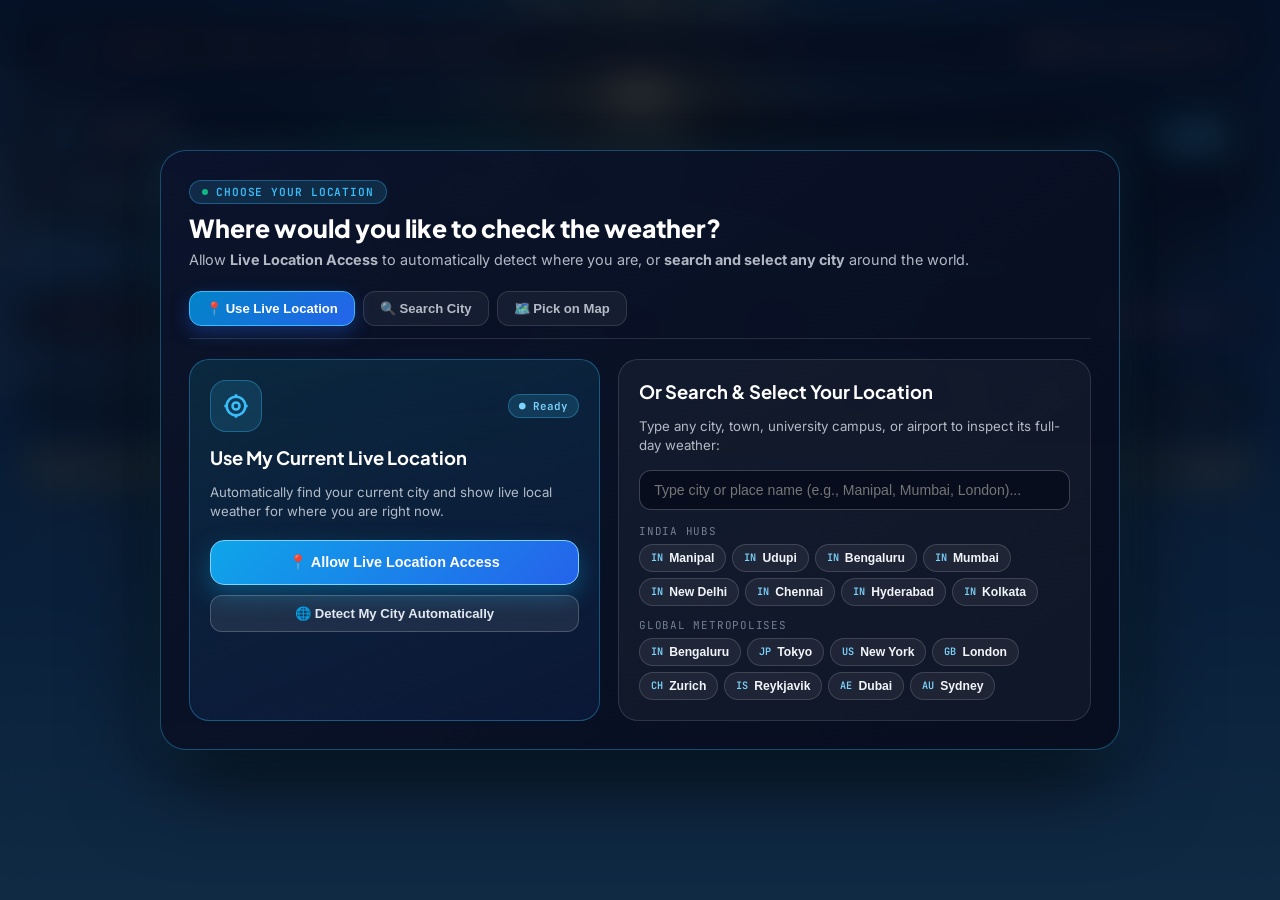
==== commit 26e6d2b9: "Complete portfolio & reliability audit: input validation, WBGT disclaimer, unit/integration tests, C" ====
--- a/index.html
+++ b/index.html
@@ -125,3 +125,4 @@
     </script>
   </body>
 </html>
+
